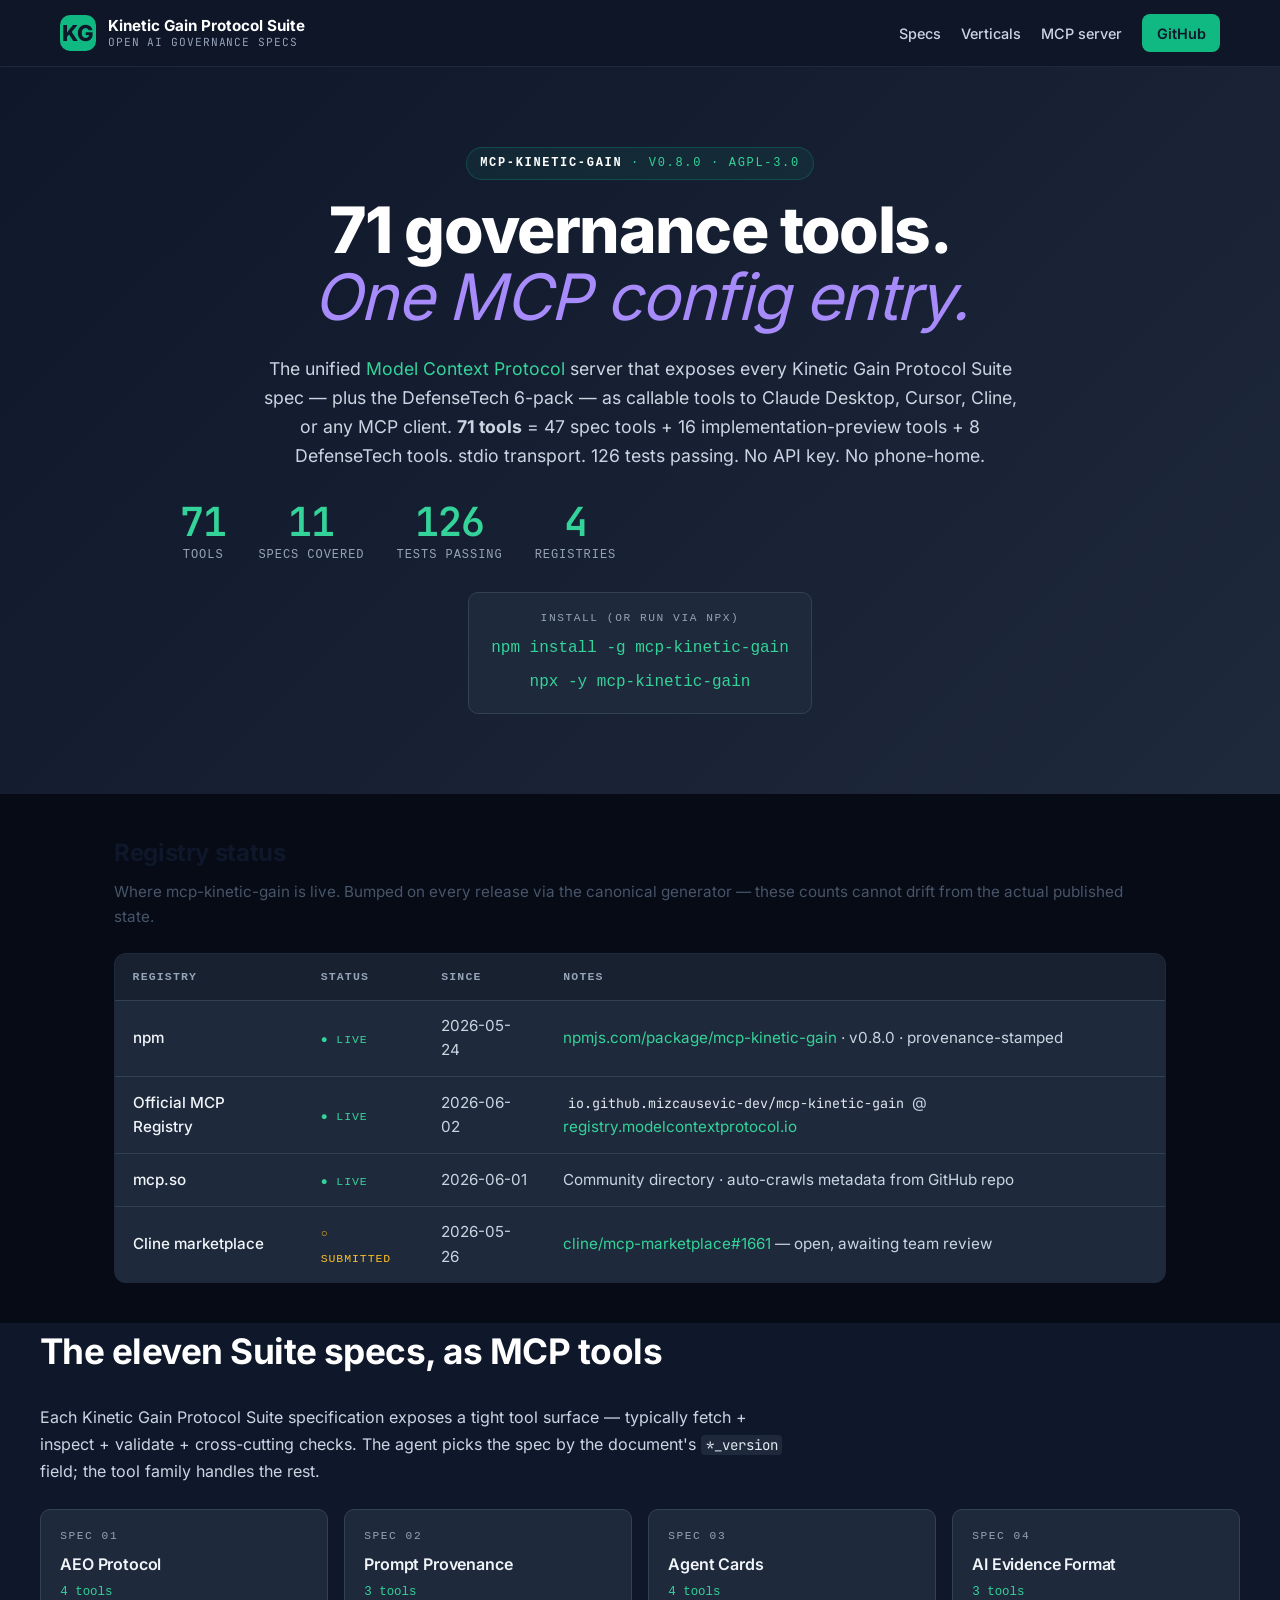
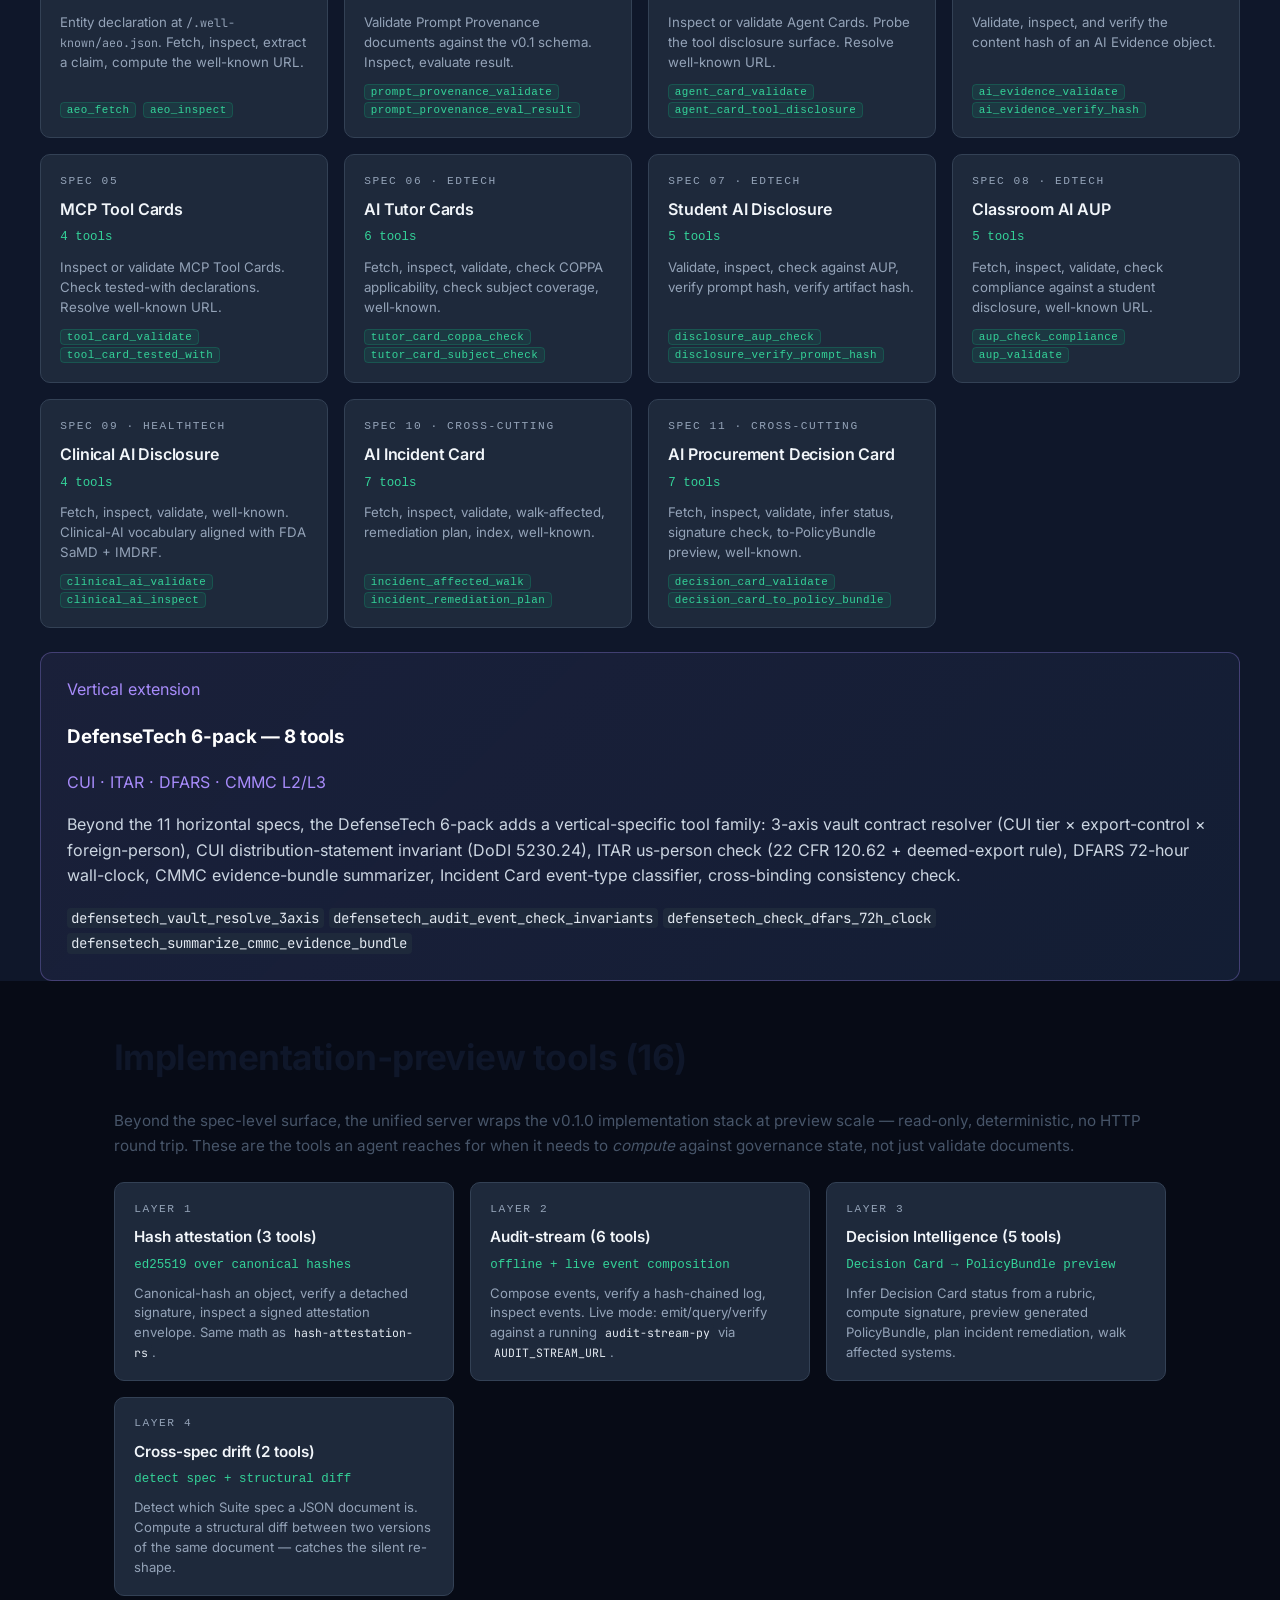
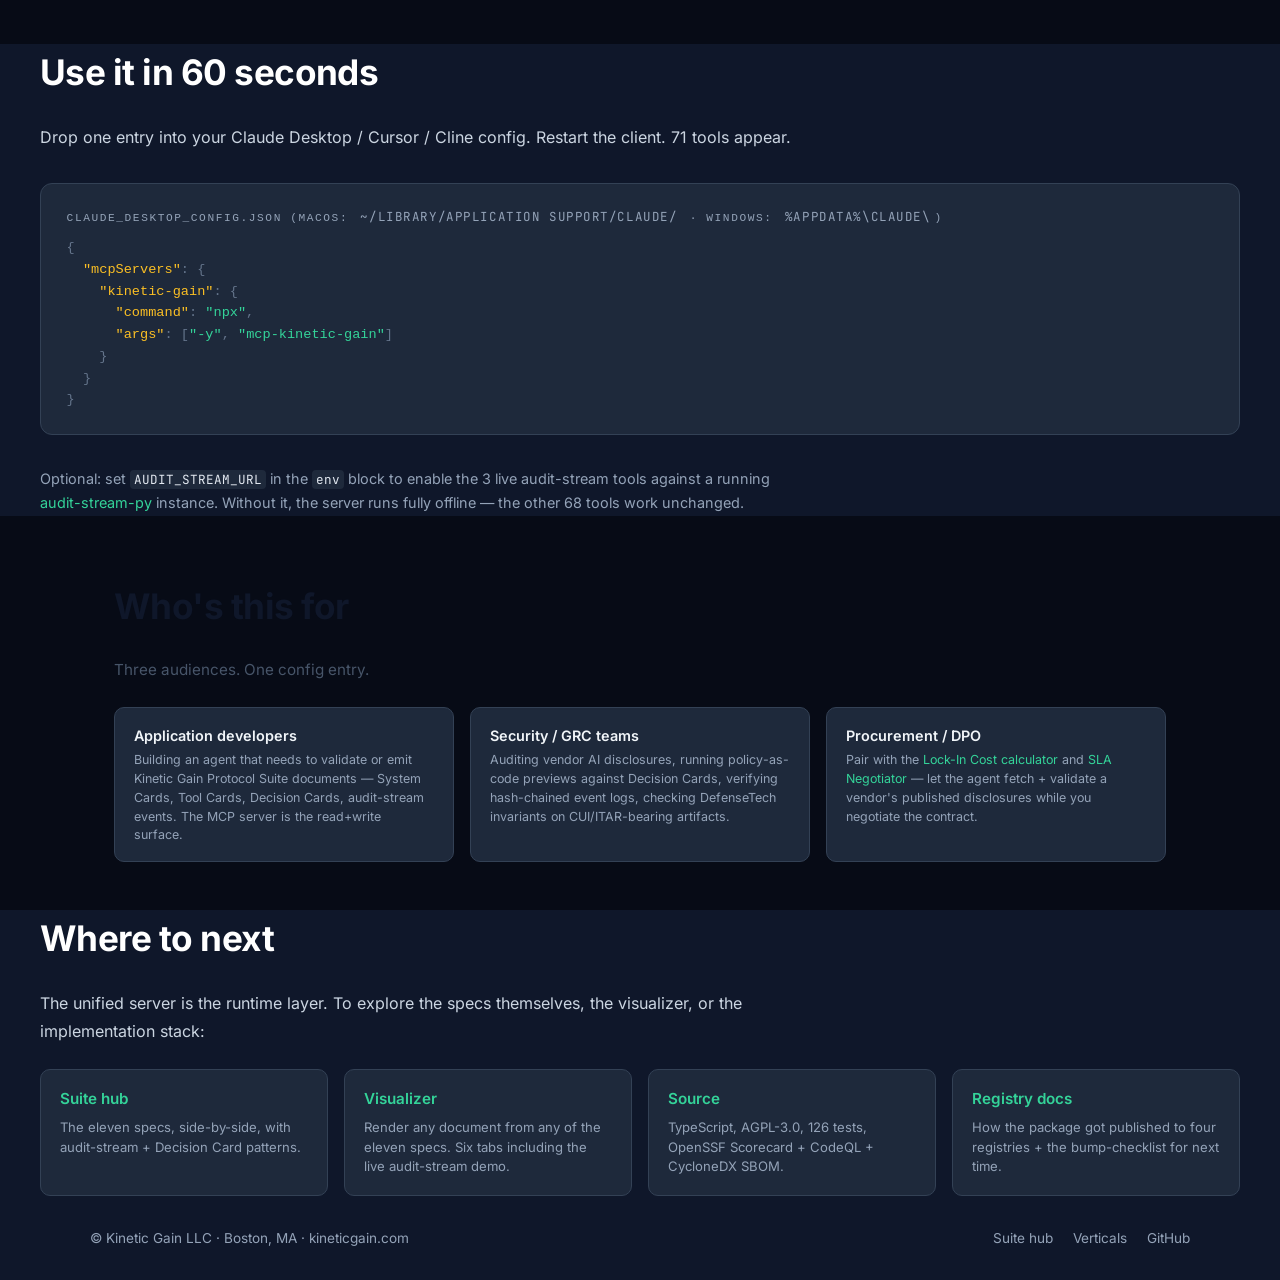
==== mcp/index.html @ 6e9aa779 "Lane 3b: ship /mcp/ landing + nav link + homepage card repoint Suite hub's MCP coverage was a single" ====
<!doctype html>
<html lang="en">
<head>
  <meta charset="utf-8" />
  <meta name="viewport" content="width=device-width, initial-scale=1" />
  <title>mcp-kinetic-gain — 71 governance tools, one MCP config | Kinetic Gain Suite</title>
  <meta name="description" content="mcp-kinetic-gain v0.8.0 — unified MCP server exposing 71 tools (47 spec + 16 implementation-preview + 8 DefenseTech) from all 11 Kinetic Gain Protocol Suite specifications. One Claude Desktop / Cursor / Cline config entry. Live on npm, Official MCP Registry, mcp.so. AGPL-3.0, 126 tests passing, no API key required." />
  <meta name="theme-color" content="#10b981" />
  <link rel="canonical" href="https://suite.kineticgain.com/mcp/" />
  <meta http-equiv="Content-Security-Policy" content="default-src 'self'; script-src 'self'; style-src 'self' 'unsafe-inline'; font-src 'self' data:; img-src 'self' data: https:; connect-src 'self'; frame-ancestors 'none'; base-uri 'self'; form-action 'self'; object-src 'none'; upgrade-insecure-requests" />
  <meta name="referrer" content="strict-origin-when-cross-origin" />
  <meta property="og:type" content="website" />
  <meta property="og:title" content="mcp-kinetic-gain — unified MCP server" />
  <meta property="og:description" content="71 governance tools across 11 specs + DefenseTech 6-pack. One Claude Desktop config entry. Live on npm + MCP Registry + mcp.so." />
  <meta property="og:url" content="https://suite.kineticgain.com/mcp/" />
  <link rel="stylesheet" href="/assets/fonts.css" />
  <link rel="stylesheet" href="/style.css" />
  <link rel="icon" href="/favicon.svg" type="image/svg+xml" />
  <script type="application/ld+json">
  {"@context":"https://schema.org","@type":"SoftwareApplication","name":"mcp-kinetic-gain","softwareVersion":"0.8.0","applicationCategory":"DeveloperApplication","operatingSystem":"Cross-platform","license":"https://www.gnu.org/licenses/agpl-3.0.html","downloadUrl":"https://www.npmjs.com/package/mcp-kinetic-gain","offers":{"@type":"Offer","price":"0","priceCurrency":"USD"},"description":"Unified MCP server exposing 71 tools across the eleven Kinetic Gain Protocol Suite specifications plus the DefenseTech 6-pack. stdio transport, AGPL-3.0, 126 tests passing.","publisher":{"@type":"Organization","name":"Kinetic Gain LLC"}}
  </script>
  <style>
    /* Page-scoped styles (style.css extension) */
    .mcp-eyebrow{display:inline-flex;align-items:center;gap:.55rem;font-family:"Geist Mono",ui-monospace,monospace;font-size:.75rem;letter-spacing:.14em;text-transform:uppercase;color:var(--emerald-400);background:rgba(16,185,129,.08);border:1px solid rgba(16,185,129,.24);padding:.35rem .85rem;border-radius:999px;margin-bottom:1rem}
    .mcp-eyebrow b{color:#fff;font-weight:600}
    .mcp-stat-row{display:flex;flex-wrap:wrap;gap:2rem;margin:2rem 0 0;font-family:"Geist Mono",ui-monospace,monospace}
    .mcp-stat-row .stat-num{font-size:2.5rem;font-weight:600;color:var(--emerald-400);display:block;line-height:1}
    .mcp-stat-row .stat-lbl{font-size:.75rem;color:var(--slate-400);letter-spacing:.08em;text-transform:uppercase;margin-top:.4rem}
    .install-block{margin:1.5rem 0 0;padding:1.1rem 1.4rem;background:var(--slate-800);border:1px solid var(--slate-700);border-radius:10px;display:inline-flex;flex-direction:column;gap:.5rem;font-family:"Geist Mono",ui-monospace,monospace;max-width:100%}
    .install-block .label{font-size:.7rem;letter-spacing:.14em;color:var(--slate-400);text-transform:uppercase}
    .install-block code{color:var(--emerald-400);font-size:1rem;font-family:inherit;background:transparent;padding:0;border:0;word-break:break-all}
    .registry-status{margin:2.5rem auto;max-width:1100px;padding:0 1.5rem}
    .registry-table{width:100%;border-collapse:collapse;background:var(--slate-800);border:1px solid var(--slate-700);border-radius:12px;overflow:hidden;font-size:.95rem}
    .registry-table th,.registry-table td{padding:.85rem 1.1rem;text-align:left;border-bottom:1px solid var(--slate-700)}
    .registry-table thead th{font-family:"Geist Mono",ui-monospace,monospace;font-size:.72rem;letter-spacing:.10em;text-transform:uppercase;color:var(--slate-400);background:rgba(0,0,0,.2);font-weight:600}
    .registry-table tbody tr:last-child td{border-bottom:none}
    .registry-table .reg-name{color:var(--slate-100);font-weight:500}
    .registry-table .reg-status{font-family:"Geist Mono",ui-monospace,monospace;font-size:.72rem;letter-spacing:.08em}
    .reg-status.live{color:var(--emerald-400)}
    .reg-status.submitted{color:#fbbf24}
    .registry-table a{color:var(--emerald-400)}
    .spec-grid{display:grid;grid-template-columns:repeat(auto-fit,minmax(280px,1fr));gap:1rem;margin-top:1.5rem}
    .spec-card{background:var(--slate-800);border:1px solid var(--slate-700);border-radius:10px;padding:1.1rem 1.2rem;display:flex;flex-direction:column}
    .spec-card .spec-num{font-family:"Geist Mono",ui-monospace,monospace;font-size:.7rem;letter-spacing:.14em;color:var(--slate-400);text-transform:uppercase;margin-bottom:.4rem}
    .spec-card h3{font-size:1rem;color:var(--slate-100);font-weight:600;margin:0 0 .35rem 0;letter-spacing:-.01em}
    .spec-card .spec-tools{font-family:"Geist Mono",ui-monospace,monospace;font-size:.78rem;color:var(--emerald-400);margin-bottom:.6rem}
    .spec-card p{font-size:.83rem;color:var(--slate-400);line-height:1.5;margin:0;flex:1}
    .spec-card .headline{margin-top:.7rem;font-family:"Geist Mono",ui-monospace,monospace;font-size:.7rem;color:var(--slate-300);letter-spacing:.04em;line-height:1.6;word-break:break-word}
    .spec-card .headline code{font-family:inherit;background:rgba(16,185,129,.10);border:1px solid rgba(16,185,129,.22);color:var(--emerald-400);padding:.05rem .35rem;border-radius:4px;font-size:.68rem}
    .ext-card{background:linear-gradient(135deg,rgba(167,139,250,.08),rgba(96,165,250,.05));border:1px solid rgba(167,139,250,.30);padding:1.5rem 1.6rem;border-radius:12px;margin-top:1.5rem}
    .ext-card .spec-num{color:#A78BFA}
    .ext-card h3{color:#fff}
    .ext-card .spec-tools{color:#A78BFA}
    .pair-grid{display:grid;grid-template-columns:repeat(auto-fit,minmax(280px,1fr));gap:1rem;margin-top:1.5rem}
    .pair-card{background:var(--slate-800);border:1px solid var(--slate-700);border-radius:10px;padding:1.1rem 1.2rem}
    .pair-card .num{font-family:"Geist Mono",ui-monospace,monospace;font-size:.7rem;letter-spacing:.14em;color:var(--slate-400);text-transform:uppercase;margin-bottom:.4rem}
    .pair-card h4{font-size:.95rem;color:var(--slate-100);font-weight:600;margin:0 0 .4rem 0}
    .pair-card .pair-tools{font-family:"Geist Mono",ui-monospace,monospace;font-size:.78rem;color:var(--emerald-400);margin-bottom:.5rem}
    .pair-card p{font-size:.82rem;color:var(--slate-400);line-height:1.5;margin:0}
    .config-block{margin:2rem 0;padding:1.4rem 1.6rem;background:var(--slate-800);border:1px solid var(--slate-700);border-radius:12px;overflow-x:auto}
    .config-block pre{margin:0;font-family:"Geist Mono",ui-monospace,monospace;font-size:.85rem;color:var(--slate-200);line-height:1.6;white-space:pre}
    .config-block .key{color:#fbbf24}
    .config-block .str{color:var(--emerald-400)}
    .config-block .punct{color:var(--slate-500)}
    .config-block-label{font-family:"Geist Mono",ui-monospace,monospace;font-size:.7rem;letter-spacing:.14em;color:var(--slate-400);text-transform:uppercase;margin-bottom:.6rem}
    .who-list{display:grid;grid-template-columns:repeat(auto-fit,minmax(220px,1fr));gap:1rem;margin-top:1.5rem}
    .who-card{background:var(--slate-800);border:1px solid var(--slate-700);border-radius:10px;padding:1rem 1.2rem}
    .who-card h4{margin:0 0 .3rem 0;font-size:.9rem;color:var(--slate-100);font-weight:600}
    .who-card p{margin:0;font-size:.78rem;color:var(--slate-400);line-height:1.5}
  </style>
</head>
<body>
<header class="nav">
  <div class="nav-inner">
    <a class="brand" href="/">
      <span class="brand-mark">KG</span>
      <span class="brand-text">
        <strong>Kinetic Gain Protocol Suite</strong>
        <small>OPEN AI GOVERNANCE SPECS</small>
      </span>
    </a>
    <nav class="nav-links">
      <a href="/#suite">Specs</a>
      <a href="/verticals/">Verticals</a>
      <a href="/mcp/">MCP server</a>
      <a class="cta" href="https://github.com/mizcausevic-dev/mcp-kinetic-gain">GitHub</a>
    </nav>
  </div>
</header>

<section class="hero" style="background:linear-gradient(135deg,#0f172a,#1e293b);color:#fff">
  <div class="hero-inner">
    <div class="mcp-eyebrow"><b>mcp-kinetic-gain</b> · v0.8.0 · AGPL-3.0</div>
    <h1 style="color:#fff">71 governance tools.<br /><em style="color:#A78BFA">One MCP config entry.</em></h1>
    <p class="lede" style="color:#cbd5e1">The unified <a href="https://modelcontextprotocol.io" style="color:var(--emerald-400)">Model Context Protocol</a> server that exposes every Kinetic Gain Protocol Suite spec — plus the DefenseTech 6-pack — as callable tools to Claude Desktop, Cursor, Cline, or any MCP client. <strong>71 tools</strong> = 47 spec tools + 16 implementation-preview tools + 8 DefenseTech tools. stdio transport. 126 tests passing. No API key. No phone-home.</p>
    <div class="mcp-stat-row">
      <div><span class="stat-num">71</span><span class="stat-lbl">Tools</span></div>
      <div><span class="stat-num">11</span><span class="stat-lbl">Specs covered</span></div>
      <div><span class="stat-num">126</span><span class="stat-lbl">Tests passing</span></div>
      <div><span class="stat-num">4</span><span class="stat-lbl">Registries</span></div>
    </div>
    <div class="install-block">
      <span class="label">Install (or run via npx)</span>
      <code>npm install -g mcp-kinetic-gain</code>
      <code>npx -y mcp-kinetic-gain</code>
    </div>
  </div>
</section>

<section class="registry-status">
  <h2 style="color:var(--slate-900);font-size:1.5rem;margin:0 0 .5rem 0">Registry status</h2>
  <p style="color:var(--slate-600);margin:0 0 1.5rem 0;font-size:.95rem">Where mcp-kinetic-gain is live. Bumped on every release via the canonical generator — these counts cannot drift from the actual published state.</p>
  <table class="registry-table">
    <thead>
      <tr><th>Registry</th><th>Status</th><th>Since</th><th>Notes</th></tr>
    </thead>
    <tbody>
      <tr>
        <td class="reg-name">npm</td>
        <td><span class="reg-status live">● LIVE</span></td>
        <td>2026-05-24</td>
        <td><a href="https://www.npmjs.com/package/mcp-kinetic-gain">npmjs.com/package/mcp-kinetic-gain</a> · v0.8.0 · provenance-stamped</td>
      </tr>
      <tr>
        <td class="reg-name">Official MCP Registry</td>
        <td><span class="reg-status live">● LIVE</span></td>
        <td>2026-06-02</td>
        <td><code>io.github.mizcausevic-dev/mcp-kinetic-gain</code> @ <a href="https://registry.modelcontextprotocol.io">registry.modelcontextprotocol.io</a></td>
      </tr>
      <tr>
        <td class="reg-name">mcp.so</td>
        <td><span class="reg-status live">● LIVE</span></td>
        <td>2026-06-01</td>
        <td>Community directory · auto-crawls metadata from GitHub repo</td>
      </tr>
      <tr>
        <td class="reg-name">Cline marketplace</td>
        <td><span class="reg-status submitted">○ SUBMITTED</span></td>
        <td>2026-05-26</td>
        <td><a href="https://github.com/cline/mcp-marketplace/issues/1661">cline/mcp-marketplace#1661</a> — open, awaiting team review</td>
      </tr>
    </tbody>
  </table>
</section>

<section class="block-dark">
  <div class="block-inner">
    <h2>The eleven Suite specs, as MCP tools</h2>
    <p class="prose">Each Kinetic Gain Protocol Suite specification exposes a tight tool surface — typically fetch + inspect + validate + cross-cutting checks. The agent picks the spec by the document's <code>*_version</code> field; the tool family handles the rest.</p>
    <div class="spec-grid">

      <div class="spec-card">
        <div class="spec-num">Spec 01</div>
        <h3>AEO Protocol</h3>
        <div class="spec-tools">4 tools</div>
        <p>Entity declaration at <code style="background:transparent;color:inherit;padding:0">/.well-known/aeo.json</code>. Fetch, inspect, extract a claim, compute the well-known URL.</p>
        <div class="headline"><code>aeo_fetch</code> <code>aeo_inspect</code></div>
      </div>

      <div class="spec-card">
        <div class="spec-num">Spec 02</div>
        <h3>Prompt Provenance</h3>
        <div class="spec-tools">3 tools</div>
        <p>Validate Prompt Provenance documents against the v0.1 schema. Inspect, evaluate result.</p>
        <div class="headline"><code>prompt_provenance_validate</code> <code>prompt_provenance_eval_result</code></div>
      </div>

      <div class="spec-card">
        <div class="spec-num">Spec 03</div>
        <h3>Agent Cards</h3>
        <div class="spec-tools">4 tools</div>
        <p>Inspect or validate Agent Cards. Probe the tool disclosure surface. Resolve well-known URL.</p>
        <div class="headline"><code>agent_card_validate</code> <code>agent_card_tool_disclosure</code></div>
      </div>

      <div class="spec-card">
        <div class="spec-num">Spec 04</div>
        <h3>AI Evidence Format</h3>
        <div class="spec-tools">3 tools</div>
        <p>Validate, inspect, and verify the content hash of an AI Evidence object.</p>
        <div class="headline"><code>ai_evidence_validate</code> <code>ai_evidence_verify_hash</code></div>
      </div>

      <div class="spec-card">
        <div class="spec-num">Spec 05</div>
        <h3>MCP Tool Cards</h3>
        <div class="spec-tools">4 tools</div>
        <p>Inspect or validate MCP Tool Cards. Check tested-with declarations. Resolve well-known URL.</p>
        <div class="headline"><code>tool_card_validate</code> <code>tool_card_tested_with</code></div>
      </div>

      <div class="spec-card">
        <div class="spec-num">Spec 06 · EdTech</div>
        <h3>AI Tutor Cards</h3>
        <div class="spec-tools">6 tools</div>
        <p>Fetch, inspect, validate, check COPPA applicability, check subject coverage, well-known.</p>
        <div class="headline"><code>tutor_card_coppa_check</code> <code>tutor_card_subject_check</code></div>
      </div>

      <div class="spec-card">
        <div class="spec-num">Spec 07 · EdTech</div>
        <h3>Student AI Disclosure</h3>
        <div class="spec-tools">5 tools</div>
        <p>Validate, inspect, check against AUP, verify prompt hash, verify artifact hash.</p>
        <div class="headline"><code>disclosure_aup_check</code> <code>disclosure_verify_prompt_hash</code></div>
      </div>

      <div class="spec-card">
        <div class="spec-num">Spec 08 · EdTech</div>
        <h3>Classroom AI AUP</h3>
        <div class="spec-tools">5 tools</div>
        <p>Fetch, inspect, validate, check compliance against a student disclosure, well-known URL.</p>
        <div class="headline"><code>aup_check_compliance</code> <code>aup_validate</code></div>
      </div>

      <div class="spec-card">
        <div class="spec-num">Spec 09 · HealthTech</div>
        <h3>Clinical AI Disclosure</h3>
        <div class="spec-tools">4 tools</div>
        <p>Fetch, inspect, validate, well-known. Clinical-AI vocabulary aligned with FDA SaMD + IMDRF.</p>
        <div class="headline"><code>clinical_ai_validate</code> <code>clinical_ai_inspect</code></div>
      </div>

      <div class="spec-card">
        <div class="spec-num">Spec 10 · Cross-cutting</div>
        <h3>AI Incident Card</h3>
        <div class="spec-tools">7 tools</div>
        <p>Fetch, inspect, validate, walk-affected, remediation plan, index, well-known.</p>
        <div class="headline"><code>incident_affected_walk</code> <code>incident_remediation_plan</code></div>
      </div>

      <div class="spec-card">
        <div class="spec-num">Spec 11 · Cross-cutting</div>
        <h3>AI Procurement Decision Card</h3>
        <div class="spec-tools">7 tools</div>
        <p>Fetch, inspect, validate, infer status, signature check, to-PolicyBundle preview, well-known.</p>
        <div class="headline"><code>decision_card_validate</code> <code>decision_card_to_policy_bundle</code></div>
      </div>

    </div>

    <div class="ext-card">
      <div class="spec-num">Vertical extension</div>
      <h3>DefenseTech 6-pack — 8 tools</h3>
      <div class="spec-tools">CUI · ITAR · DFARS · CMMC L2/L3</div>
      <p style="color:var(--slate-300)">Beyond the 11 horizontal specs, the DefenseTech 6-pack adds a vertical-specific tool family: 3-axis vault contract resolver (CUI tier × export-control × foreign-person), CUI distribution-statement invariant (DoDI 5230.24), ITAR us-person check (22 CFR 120.62 + deemed-export rule), DFARS 72-hour wall-clock, CMMC evidence-bundle summarizer, Incident Card event-type classifier, cross-binding consistency check.</p>
      <div class="headline"><code>defensetech_vault_resolve_3axis</code> <code>defensetech_audit_event_check_invariants</code> <code>defensetech_check_dfars_72h_clock</code> <code>defensetech_summarize_cmmc_evidence_bundle</code></div>
    </div>
  </div>
</section>

<section class="block-light" style="padding:3rem 0">
  <div class="block-inner" style="max-width:1100px;margin:0 auto;padding:0 1.5rem">
    <h2 style="color:var(--slate-900)">Implementation-preview tools (16)</h2>
    <p style="color:var(--slate-600);font-size:.95rem;line-height:1.6">Beyond the spec-level surface, the unified server wraps the v0.1.0 implementation stack at preview scale — read-only, deterministic, no HTTP round trip. These are the tools an agent reaches for when it needs to <em>compute</em> against governance state, not just validate documents.</p>
    <div class="pair-grid">
      <div class="pair-card">
        <div class="num">Layer 1</div>
        <h4>Hash attestation (3 tools)</h4>
        <div class="pair-tools">ed25519 over canonical hashes</div>
        <p>Canonical-hash an object, verify a detached signature, inspect a signed attestation envelope. Same math as <code>hash-attestation-rs</code>.</p>
      </div>
      <div class="pair-card">
        <div class="num">Layer 2</div>
        <h4>Audit-stream (6 tools)</h4>
        <div class="pair-tools">offline + live event composition</div>
        <p>Compose events, verify a hash-chained log, inspect events. Live mode: emit/query/verify against a running <code>audit-stream-py</code> via <code>AUDIT_STREAM_URL</code>.</p>
      </div>
      <div class="pair-card">
        <div class="num">Layer 3</div>
        <h4>Decision Intelligence (5 tools)</h4>
        <div class="pair-tools">Decision Card → PolicyBundle preview</div>
        <p>Infer Decision Card status from a rubric, compute signature, preview generated PolicyBundle, plan incident remediation, walk affected systems.</p>
      </div>
      <div class="pair-card">
        <div class="num">Layer 4</div>
        <h4>Cross-spec drift (2 tools)</h4>
        <div class="pair-tools">detect spec + structural diff</div>
        <p>Detect which Suite spec a JSON document is. Compute a structural diff between two versions of the same document — catches the silent re-shape.</p>
      </div>
    </div>
  </div>
</section>

<section class="block-dark">
  <div class="block-inner">
    <h2>Use it in 60 seconds</h2>
    <p class="prose">Drop one entry into your Claude Desktop / Cursor / Cline config. Restart the client. 71 tools appear.</p>
    <div class="config-block">
      <div class="config-block-label">claude_desktop_config.json (macOS: <code style="background:transparent;color:var(--slate-400);font-size:.78rem">~/Library/Application Support/Claude/</code> · Windows: <code style="background:transparent;color:var(--slate-400);font-size:.78rem">%APPDATA%\Claude\</code>)</div>
      <pre><span class="punct">{</span>
  <span class="key">"mcpServers"</span><span class="punct">:</span> <span class="punct">{</span>
    <span class="key">"kinetic-gain"</span><span class="punct">:</span> <span class="punct">{</span>
      <span class="key">"command"</span><span class="punct">:</span> <span class="str">"npx"</span><span class="punct">,</span>
      <span class="key">"args"</span><span class="punct">:</span> <span class="punct">[</span><span class="str">"-y"</span><span class="punct">,</span> <span class="str">"mcp-kinetic-gain"</span><span class="punct">]</span>
    <span class="punct">}</span>
  <span class="punct">}</span>
<span class="punct">}</span></pre>
    </div>
    <p class="prose" style="font-size:.9rem;color:var(--slate-400);margin-top:1rem">Optional: set <code>AUDIT_STREAM_URL</code> in the <code>env</code> block to enable the 3 live audit-stream tools against a running <a href="https://github.com/mizcausevic-dev/audit-stream-py" style="color:var(--emerald-400)">audit-stream-py</a> instance. Without it, the server runs fully offline — the other 68 tools work unchanged.</p>
  </div>
</section>

<section class="block-light" style="padding:3rem 0">
  <div class="block-inner" style="max-width:1100px;margin:0 auto;padding:0 1.5rem">
    <h2 style="color:var(--slate-900)">Who's this for</h2>
    <p style="color:var(--slate-600);font-size:.95rem">Three audiences. One config entry.</p>
    <div class="who-list">
      <div class="who-card">
        <h4>Application developers</h4>
        <p>Building an agent that needs to validate or emit Kinetic Gain Protocol Suite documents — System Cards, Tool Cards, Decision Cards, audit-stream events. The MCP server is the read+write surface.</p>
      </div>
      <div class="who-card">
        <h4>Security / GRC teams</h4>
        <p>Auditing vendor AI disclosures, running policy-as-code previews against Decision Cards, verifying hash-chained event logs, checking DefenseTech invariants on CUI/ITAR-bearing artifacts.</p>
      </div>
      <div class="who-card">
        <h4>Procurement / DPO</h4>
        <p>Pair with the <a href="https://kineticgain.com/calculators/ai-vendor-lock-in-cost/">Lock-In Cost calculator</a> and <a href="https://kineticgain.com/trust/ai-vendor-sla-negotiator/">SLA Negotiator</a> — let the agent fetch + validate a vendor's published disclosures while you negotiate the contract.</p>
      </div>
    </div>
  </div>
</section>

<section class="block-dark">
  <div class="block-inner">
    <h2>Where to next</h2>
    <p class="prose">The unified server is the runtime layer. To explore the specs themselves, the visualizer, or the implementation stack:</p>
    <div class="pair-grid">
      <div class="pair-card">
        <h4><a href="/" style="color:var(--emerald-400)">Suite hub</a></h4>
        <p>The eleven specs, side-by-side, with audit-stream + Decision Card patterns.</p>
      </div>
      <div class="pair-card">
        <h4><a href="https://kinetic-gain-visualizer.vercel.app/" style="color:var(--emerald-400)">Visualizer</a></h4>
        <p>Render any document from any of the eleven specs. Six tabs including the live audit-stream demo.</p>
      </div>
      <div class="pair-card">
        <h4><a href="https://github.com/mizcausevic-dev/mcp-kinetic-gain" style="color:var(--emerald-400)">Source</a></h4>
        <p>TypeScript, AGPL-3.0, 126 tests, OpenSSF Scorecard + CodeQL + CycloneDX SBOM.</p>
      </div>
      <div class="pair-card">
        <h4><a href="https://github.com/mizcausevic-dev/mcp-kinetic-gain/blob/main/docs/REGISTRIES.md" style="color:var(--emerald-400)">Registry docs</a></h4>
        <p>How the package got published to four registries + the bump-checklist for next time.</p>
      </div>
    </div>
  </div>
</section>

<footer style="background:var(--slate-900);color:var(--slate-400);padding:2rem 1.5rem;font-size:.85rem">
  <div style="max-width:1100px;margin:0 auto;display:flex;flex-wrap:wrap;gap:1.5rem;justify-content:space-between">
    <div>© Kinetic Gain LLC · Boston, MA · <a href="https://kineticgain.com/" style="color:var(--slate-400)">kineticgain.com</a></div>
    <div>
      <a href="/" style="color:var(--slate-400);margin-right:1rem">Suite hub</a>
      <a href="/verticals/" style="color:var(--slate-400);margin-right:1rem">Verticals</a>
      <a href="https://github.com/mizcausevic-dev/mcp-kinetic-gain" style="color:var(--slate-400)">GitHub</a>
    </div>
  </div>
</footer>

</body>
</html>
---- assets/fonts.css ----
/* cyrillic-ext */
@font-face {
  font-family: 'Inter';
  font-style: normal;
  font-weight: 400;
  font-display: swap;
  src: url(/assets/fonts/UcC73FwrK3iLTeHuS_nVMrMxCp50SjIa2JL7SUc.woff2) format('woff2');
  unicode-range: U+0460-052F, U+1C80-1C8A, U+20B4, U+2DE0-2DFF, U+A640-A69F, U+FE2E-FE2F;
}
/* cyrillic */
@font-face {
  font-family: 'Inter';
  font-style: normal;
  font-weight: 400;
  font-display: swap;
  src: url(/assets/fonts/UcC73FwrK3iLTeHuS_nVMrMxCp50SjIa0ZL7SUc.woff2) format('woff2');
  unicode-range: U+0301, U+0400-045F, U+0490-0491, U+04B0-04B1, U+2116;
}
/* greek-ext */
@font-face {
  font-family: 'Inter';
  font-style: normal;
  font-weight: 400;
  font-display: swap;
  src: url(/assets/fonts/UcC73FwrK3iLTeHuS_nVMrMxCp50SjIa2ZL7SUc.woff2) format('woff2');
  unicode-range: U+1F00-1FFF;
}
/* greek */
@font-face {
  font-family: 'Inter';
  font-style: normal;
  font-weight: 400;
  font-display: swap;
  src: url(/assets/fonts/UcC73FwrK3iLTeHuS_nVMrMxCp50SjIa1pL7SUc.woff2) format('woff2');
  unicode-range: U+0370-0377, U+037A-037F, U+0384-038A, U+038C, U+038E-03A1, U+03A3-03FF;
}
/* vietnamese */
@font-face {
  font-family: 'Inter';
  font-style: normal;
  font-weight: 400;
  font-display: swap;
  src: url(/assets/fonts/UcC73FwrK3iLTeHuS_nVMrMxCp50SjIa2pL7SUc.woff2) format('woff2');
  unicode-range: U+0102-0103, U+0110-0111, U+0128-0129, U+0168-0169, U+01A0-01A1, U+01AF-01B0, U+0300-0301, U+0303-0304, U+0308-0309, U+0323, U+0329, U+1EA0-1EF9, U+20AB;
}
/* latin-ext */
@font-face {
  font-family: 'Inter';
  font-style: normal;
  font-weight: 400;
  font-display: swap;
  src: url(/assets/fonts/UcC73FwrK3iLTeHuS_nVMrMxCp50SjIa25L7SUc.woff2) format('woff2');
  unicode-range: U+0100-02BA, U+02BD-02C5, U+02C7-02CC, U+02CE-02D7, U+02DD-02FF, U+0304, U+0308, U+0329, U+1D00-1DBF, U+1E00-1E9F, U+1EF2-1EFF, U+2020, U+20A0-20AB, U+20AD-20C0, U+2113, U+2C60-2C7F, U+A720-A7FF;
}
/* latin */
@font-face {
  font-family: 'Inter';
  font-style: normal;
  font-weight: 400;
  font-display: swap;
  src: url(/assets/fonts/UcC73FwrK3iLTeHuS_nVMrMxCp50SjIa1ZL7.woff2) format('woff2');
  unicode-range: U+0000-00FF, U+0131, U+0152-0153, U+02BB-02BC, U+02C6, U+02DA, U+02DC, U+0304, U+0308, U+0329, U+2000-206F, U+20AC, U+2122, U+2191, U+2193, U+2212, U+2215, U+FEFF, U+FFFD;
}
/* cyrillic-ext */
@font-face {
  font-family: 'Inter';
  font-style: normal;
  font-weight: 500;
  font-display: swap;
  src: url(/assets/fonts/UcC73FwrK3iLTeHuS_nVMrMxCp50SjIa2JL7SUc.woff2) format('woff2');
  unicode-range: U+0460-052F, U+1C80-1C8A, U+20B4, U+2DE0-2DFF, U+A640-A69F, U+FE2E-FE2F;
}
/* cyrillic */
@font-face {
  font-family: 'Inter';
  font-style: normal;
  font-weight: 500;
  font-display: swap;
  src: url(/assets/fonts/UcC73FwrK3iLTeHuS_nVMrMxCp50SjIa0ZL7SUc.woff2) format('woff2');
  unicode-range: U+0301, U+0400-045F, U+0490-0491, U+04B0-04B1, U+2116;
}
/* greek-ext */
@font-face {
  font-family: 'Inter';
  font-style: normal;
  font-weight: 500;
  font-display: swap;
  src: url(/assets/fonts/UcC73FwrK3iLTeHuS_nVMrMxCp50SjIa2ZL7SUc.woff2) format('woff2');
  unicode-range: U+1F00-1FFF;
}
/* greek */
@font-face {
  font-family: 'Inter';
  font-style: normal;
  font-weight: 500;
  font-display: swap;
  src: url(/assets/fonts/UcC73FwrK3iLTeHuS_nVMrMxCp50SjIa1pL7SUc.woff2) format('woff2');
  unicode-range: U+0370-0377, U+037A-037F, U+0384-038A, U+038C, U+038E-03A1, U+03A3-03FF;
}
/* vietnamese */
@font-face {
  font-family: 'Inter';
  font-style: normal;
  font-weight: 500;
  font-display: swap;
  src: url(/assets/fonts/UcC73FwrK3iLTeHuS_nVMrMxCp50SjIa2pL7SUc.woff2) format('woff2');
  unicode-range: U+0102-0103, U+0110-0111, U+0128-0129, U+0168-0169, U+01A0-01A1, U+01AF-01B0, U+0300-0301, U+0303-0304, U+0308-0309, U+0323, U+0329, U+1EA0-1EF9, U+20AB;
}
/* latin-ext */
@font-face {
  font-family: 'Inter';
  font-style: normal;
  font-weight: 500;
  font-display: swap;
  src: url(/assets/fonts/UcC73FwrK3iLTeHuS_nVMrMxCp50SjIa25L7SUc.woff2) format('woff2');
  unicode-range: U+0100-02BA, U+02BD-02C5, U+02C7-02CC, U+02CE-02D7, U+02DD-02FF, U+0304, U+0308, U+0329, U+1D00-1DBF, U+1E00-1E9F, U+1EF2-1EFF, U+2020, U+20A0-20AB, U+20AD-20C0, U+2113, U+2C60-2C7F, U+A720-A7FF;
}
/* latin */
@font-face {
  font-family: 'Inter';
  font-style: normal;
  font-weight: 500;
  font-display: swap;
  src: url(/assets/fonts/UcC73FwrK3iLTeHuS_nVMrMxCp50SjIa1ZL7.woff2) format('woff2');
  unicode-range: U+0000-00FF, U+0131, U+0152-0153, U+02BB-02BC, U+02C6, U+02DA, U+02DC, U+0304, U+0308, U+0329, U+2000-206F, U+20AC, U+2122, U+2191, U+2193, U+2212, U+2215, U+FEFF, U+FFFD;
}
/* cyrillic-ext */
@font-face {
  font-family: 'Inter';
  font-style: normal;
  font-weight: 600;
  font-display: swap;
  src: url(/assets/fonts/UcC73FwrK3iLTeHuS_nVMrMxCp50SjIa2JL7SUc.woff2) format('woff2');
  unicode-range: U+0460-052F, U+1C80-1C8A, U+20B4, U+2DE0-2DFF, U+A640-A69F, U+FE2E-FE2F;
}
/* cyrillic */
@font-face {
  font-family: 'Inter';
  font-style: normal;
  font-weight: 600;
  font-display: swap;
  src: url(/assets/fonts/UcC73FwrK3iLTeHuS_nVMrMxCp50SjIa0ZL7SUc.woff2) format('woff2');
  unicode-range: U+0301, U+0400-045F, U+0490-0491, U+04B0-04B1, U+2116;
}
/* greek-ext */
@font-face {
  font-family: 'Inter';
  font-style: normal;
  font-weight: 600;
  font-display: swap;
  src: url(/assets/fonts/UcC73FwrK3iLTeHuS_nVMrMxCp50SjIa2ZL7SUc.woff2) format('woff2');
  unicode-range: U+1F00-1FFF;
}
/* greek */
@font-face {
  font-family: 'Inter';
  font-style: normal;
  font-weight: 600;
  font-display: swap;
  src: url(/assets/fonts/UcC73FwrK3iLTeHuS_nVMrMxCp50SjIa1pL7SUc.woff2) format('woff2');
  unicode-range: U+0370-0377, U+037A-037F, U+0384-038A, U+038C, U+038E-03A1, U+03A3-03FF;
}
/* vietnamese */
@font-face {
  font-family: 'Inter';
  font-style: normal;
  font-weight: 600;
  font-display: swap;
  src: url(/assets/fonts/UcC73FwrK3iLTeHuS_nVMrMxCp50SjIa2pL7SUc.woff2) format('woff2');
  unicode-range: U+0102-0103, U+0110-0111, U+0128-0129, U+0168-0169, U+01A0-01A1, U+01AF-01B0, U+0300-0301, U+0303-0304, U+0308-0309, U+0323, U+0329, U+1EA0-1EF9, U+20AB;
}
/* latin-ext */
@font-face {
  font-family: 'Inter';
  font-style: normal;
  font-weight: 600;
  font-display: swap;
  src: url(/assets/fonts/UcC73FwrK3iLTeHuS_nVMrMxCp50SjIa25L7SUc.woff2) format('woff2');
  unicode-range: U+0100-02BA, U+02BD-02C5, U+02C7-02CC, U+02CE-02D7, U+02DD-02FF, U+0304, U+0308, U+0329, U+1D00-1DBF, U+1E00-1E9F, U+1EF2-1EFF, U+2020, U+20A0-20AB, U+20AD-20C0, U+2113, U+2C60-2C7F, U+A720-A7FF;
}
/* latin */
@font-face {
  font-family: 'Inter';
  font-style: normal;
  font-weight: 600;
  font-display: swap;
  src: url(/assets/fonts/UcC73FwrK3iLTeHuS_nVMrMxCp50SjIa1ZL7.woff2) format('woff2');
  unicode-range: U+0000-00FF, U+0131, U+0152-0153, U+02BB-02BC, U+02C6, U+02DA, U+02DC, U+0304, U+0308, U+0329, U+2000-206F, U+20AC, U+2122, U+2191, U+2193, U+2212, U+2215, U+FEFF, U+FFFD;
}
/* cyrillic-ext */
@font-face {
  font-family: 'Inter';
  font-style: normal;
  font-weight: 700;
  font-display: swap;
  src: url(/assets/fonts/UcC73FwrK3iLTeHuS_nVMrMxCp50SjIa2JL7SUc.woff2) format('woff2');
  unicode-range: U+0460-052F, U+1C80-1C8A, U+20B4, U+2DE0-2DFF, U+A640-A69F, U+FE2E-FE2F;
}
/* cyrillic */
@font-face {
  font-family: 'Inter';
  font-style: normal;
  font-weight: 700;
  font-display: swap;
  src: url(/assets/fonts/UcC73FwrK3iLTeHuS_nVMrMxCp50SjIa0ZL7SUc.woff2) format('woff2');
  unicode-range: U+0301, U+0400-045F, U+0490-0491, U+04B0-04B1, U+2116;
}
/* greek-ext */
@font-face {
  font-family: 'Inter';
  font-style: normal;
  font-weight: 700;
  font-display: swap;
  src: url(/assets/fonts/UcC73FwrK3iLTeHuS_nVMrMxCp50SjIa2ZL7SUc.woff2) format('woff2');
  unicode-range: U+1F00-1FFF;
}
/* greek */
@font-face {
  font-family: 'Inter';
  font-style: normal;
  font-weight: 700;
  font-display: swap;
  src: url(/assets/fonts/UcC73FwrK3iLTeHuS_nVMrMxCp50SjIa1pL7SUc.woff2) format('woff2');
  unicode-range: U+0370-0377, U+037A-037F, U+0384-038A, U+038C, U+038E-03A1, U+03A3-03FF;
}
/* vietnamese */
@font-face {
  font-family: 'Inter';
  font-style: normal;
  font-weight: 700;
  font-display: swap;
  src: url(/assets/fonts/UcC73FwrK3iLTeHuS_nVMrMxCp50SjIa2pL7SUc.woff2) format('woff2');
  unicode-range: U+0102-0103, U+0110-0111, U+0128-0129, U+0168-0169, U+01A0-01A1, U+01AF-01B0, U+0300-0301, U+0303-0304, U+0308-0309, U+0323, U+0329, U+1EA0-1EF9, U+20AB;
}
/* latin-ext */
@font-face {
  font-family: 'Inter';
  font-style: normal;
  font-weight: 700;
  font-display: swap;
  src: url(/assets/fonts/UcC73FwrK3iLTeHuS_nVMrMxCp50SjIa25L7SUc.woff2) format('woff2');
  unicode-range: U+0100-02BA, U+02BD-02C5, U+02C7-02CC, U+02CE-02D7, U+02DD-02FF, U+0304, U+0308, U+0329, U+1D00-1DBF, U+1E00-1E9F, U+1EF2-1EFF, U+2020, U+20A0-20AB, U+20AD-20C0, U+2113, U+2C60-2C7F, U+A720-A7FF;
}
/* latin */
@font-face {
  font-family: 'Inter';
  font-style: normal;
  font-weight: 700;
  font-display: swap;
  src: url(/assets/fonts/UcC73FwrK3iLTeHuS_nVMrMxCp50SjIa1ZL7.woff2) format('woff2');
  unicode-range: U+0000-00FF, U+0131, U+0152-0153, U+02BB-02BC, U+02C6, U+02DA, U+02DC, U+0304, U+0308, U+0329, U+2000-206F, U+20AC, U+2122, U+2191, U+2193, U+2212, U+2215, U+FEFF, U+FFFD;
}
/* cyrillic-ext */
@font-face {
  font-family: 'Inter';
  font-style: normal;
  font-weight: 800;
  font-display: swap;
  src: url(/assets/fonts/UcC73FwrK3iLTeHuS_nVMrMxCp50SjIa2JL7SUc.woff2) format('woff2');
  unicode-range: U+0460-052F, U+1C80-1C8A, U+20B4, U+2DE0-2DFF, U+A640-A69F, U+FE2E-FE2F;
}
/* cyrillic */
@font-face {
  font-family: 'Inter';
  font-style: normal;
  font-weight: 800;
  font-display: swap;
  src: url(/assets/fonts/UcC73FwrK3iLTeHuS_nVMrMxCp50SjIa0ZL7SUc.woff2) format('woff2');
  unicode-range: U+0301, U+0400-045F, U+0490-0491, U+04B0-04B1, U+2116;
}
/* greek-ext */
@font-face {
  font-family: 'Inter';
  font-style: normal;
  font-weight: 800;
  font-display: swap;
  src: url(/assets/fonts/UcC73FwrK3iLTeHuS_nVMrMxCp50SjIa2ZL7SUc.woff2) format('woff2');
  unicode-range: U+1F00-1FFF;
}
/* greek */
@font-face {
  font-family: 'Inter';
  font-style: normal;
  font-weight: 800;
  font-display: swap;
  src: url(/assets/fonts/UcC73FwrK3iLTeHuS_nVMrMxCp50SjIa1pL7SUc.woff2) format('woff2');
  unicode-range: U+0370-0377, U+037A-037F, U+0384-038A, U+038C, U+038E-03A1, U+03A3-03FF;
}
/* vietnamese */
@font-face {
  font-family: 'Inter';
  font-style: normal;
  font-weight: 800;
  font-display: swap;
  src: url(/assets/fonts/UcC73FwrK3iLTeHuS_nVMrMxCp50SjIa2pL7SUc.woff2) format('woff2');
  unicode-range: U+0102-0103, U+0110-0111, U+0128-0129, U+0168-0169, U+01A0-01A1, U+01AF-01B0, U+0300-0301, U+0303-0304, U+0308-0309, U+0323, U+0329, U+1EA0-1EF9, U+20AB;
}
/* latin-ext */
@font-face {
  font-family: 'Inter';
  font-style: normal;
  font-weight: 800;
  font-display: swap;
  src: url(/assets/fonts/UcC73FwrK3iLTeHuS_nVMrMxCp50SjIa25L7SUc.woff2) format('woff2');
  unicode-range: U+0100-02BA, U+02BD-02C5, U+02C7-02CC, U+02CE-02D7, U+02DD-02FF, U+0304, U+0308, U+0329, U+1D00-1DBF, U+1E00-1E9F, U+1EF2-1EFF, U+2020, U+20A0-20AB, U+20AD-20C0, U+2113, U+2C60-2C7F, U+A720-A7FF;
}
/* latin */
@font-face {
  font-family: 'Inter';
  font-style: normal;
  font-weight: 800;
  font-display: swap;
  src: url(/assets/fonts/UcC73FwrK3iLTeHuS_nVMrMxCp50SjIa1ZL7.woff2) format('woff2');
  unicode-range: U+0000-00FF, U+0131, U+0152-0153, U+02BB-02BC, U+02C6, U+02DA, U+02DC, U+0304, U+0308, U+0329, U+2000-206F, U+20AC, U+2122, U+2191, U+2193, U+2212, U+2215, U+FEFF, U+FFFD;
}
/* cyrillic-ext */
@font-face {
  font-family: 'Inter';
  font-style: normal;
  font-weight: 900;
  font-display: swap;
  src: url(/assets/fonts/UcC73FwrK3iLTeHuS_nVMrMxCp50SjIa2JL7SUc.woff2) format('woff2');
  unicode-range: U+0460-052F, U+1C80-1C8A, U+20B4, U+2DE0-2DFF, U+A640-A69F, U+FE2E-FE2F;
}
/* cyrillic */
@font-face {
  font-family: 'Inter';
  font-style: normal;
  font-weight: 900;
  font-display: swap;
  src: url(/assets/fonts/UcC73FwrK3iLTeHuS_nVMrMxCp50SjIa0ZL7SUc.woff2) format('woff2');
  unicode-range: U+0301, U+0400-045F, U+0490-0491, U+04B0-04B1, U+2116;
}
/* greek-ext */
@font-face {
  font-family: 'Inter';
  font-style: normal;
  font-weight: 900;
  font-display: swap;
  src: url(/assets/fonts/UcC73FwrK3iLTeHuS_nVMrMxCp50SjIa2ZL7SUc.woff2) format('woff2');
  unicode-range: U+1F00-1FFF;
}
/* greek */
@font-face {
  font-family: 'Inter';
  font-style: normal;
  font-weight: 900;
  font-display: swap;
  src: url(/assets/fonts/UcC73FwrK3iLTeHuS_nVMrMxCp50SjIa1pL7SUc.woff2) format('woff2');
  unicode-range: U+0370-0377, U+037A-037F, U+0384-038A, U+038C, U+038E-03A1, U+03A3-03FF;
}
/* vietnamese */
@font-face {
  font-family: 'Inter';
  font-style: normal;
  font-weight: 900;
  font-display: swap;
  src: url(/assets/fonts/UcC73FwrK3iLTeHuS_nVMrMxCp50SjIa2pL7SUc.woff2) format('woff2');
  unicode-range: U+0102-0103, U+0110-0111, U+0128-0129, U+0168-0169, U+01A0-01A1, U+01AF-01B0, U+0300-0301, U+0303-0304, U+0308-0309, U+0323, U+0329, U+1EA0-1EF9, U+20AB;
}
/* latin-ext */
@font-face {
  font-family: 'Inter';
  font-style: normal;
  font-weight: 900;
  font-display: swap;
  src: url(/assets/fonts/UcC73FwrK3iLTeHuS_nVMrMxCp50SjIa25L7SUc.woff2) format('woff2');
  unicode-range: U+0100-02BA, U+02BD-02C5, U+02C7-02CC, U+02CE-02D7, U+02DD-02FF, U+0304, U+0308, U+0329, U+1D00-1DBF, U+1E00-1E9F, U+1EF2-1EFF, U+2020, U+20A0-20AB, U+20AD-20C0, U+2113, U+2C60-2C7F, U+A720-A7FF;
}
/* latin */
@font-face {
  font-family: 'Inter';
  font-style: normal;
  font-weight: 900;
  font-display: swap;
  src: url(/assets/fonts/UcC73FwrK3iLTeHuS_nVMrMxCp50SjIa1ZL7.woff2) format('woff2');
  unicode-range: U+0000-00FF, U+0131, U+0152-0153, U+02BB-02BC, U+02C6, U+02DA, U+02DC, U+0304, U+0308, U+0329, U+2000-206F, U+20AC, U+2122, U+2191, U+2193, U+2212, U+2215, U+FEFF, U+FFFD;
}
/* cyrillic-ext */
@font-face {
  font-family: 'JetBrains Mono';
  font-style: normal;
  font-weight: 400;
  font-display: swap;
  src: url(/assets/fonts/tDbv2o-flEEny0FZhsfKu5WU4zr3E_BX0PnT8RD8yKwBNntkaToggR7BYRbKPx3cwhsk.woff2) format('woff2');
  unicode-range: U+0460-052F, U+1C80-1C8A, U+20B4, U+2DE0-2DFF, U+A640-A69F, U+FE2E-FE2F;
}
/* cyrillic */
@font-face {
  font-family: 'JetBrains Mono';
  font-style: normal;
  font-weight: 400;
  font-display: swap;
  src: url(/assets/fonts/tDbv2o-flEEny0FZhsfKu5WU4zr3E_BX0PnT8RD8yKwBNntkaToggR7BYRbKPxTcwhsk.woff2) format('woff2');
  unicode-range: U+0301, U+0400-045F, U+0490-0491, U+04B0-04B1, U+2116;
}
/* greek */
@font-face {
  font-family: 'JetBrains Mono';
  font-style: normal;
  font-weight: 400;
  font-display: swap;
  src: url(/assets/fonts/tDbv2o-flEEny0FZhsfKu5WU4zr3E_BX0PnT8RD8yKwBNntkaToggR7BYRbKPxPcwhsk.woff2) format('woff2');
  unicode-range: U+0370-0377, U+037A-037F, U+0384-038A, U+038C, U+038E-03A1, U+03A3-03FF;
}
/* vietnamese */
@font-face {
  font-family: 'JetBrains Mono';
  font-style: normal;
  font-weight: 400;
  font-display: swap;
  src: url(/assets/fonts/tDbv2o-flEEny0FZhsfKu5WU4zr3E_BX0PnT8RD8yKwBNntkaToggR7BYRbKPx_cwhsk.woff2) format('woff2');
  unicode-range: U+0102-0103, U+0110-0111, U+0128-0129, U+0168-0169, U+01A0-01A1, U+01AF-01B0, U+0300-0301, U+0303-0304, U+0308-0309, U+0323, U+0329, U+1EA0-1EF9, U+20AB;
}
/* latin-ext */
@font-face {
  font-family: 'JetBrains Mono';
  font-style: normal;
  font-weight: 400;
  font-display: swap;
  src: url(/assets/fonts/tDbv2o-flEEny0FZhsfKu5WU4zr3E_BX0PnT8RD8yKwBNntkaToggR7BYRbKPx7cwhsk.woff2) format('woff2');
  unicode-range: U+0100-02BA, U+02BD-02C5, U+02C7-02CC, U+02CE-02D7, U+02DD-02FF, U+0304, U+0308, U+0329, U+1D00-1DBF, U+1E00-1E9F, U+1EF2-1EFF, U+2020, U+20A0-20AB, U+20AD-20C0, U+2113, U+2C60-2C7F, U+A720-A7FF;
}
/* latin */
@font-face {
  font-family: 'JetBrains Mono';
  font-style: normal;
  font-weight: 400;
  font-display: swap;
  src: url(/assets/fonts/tDbv2o-flEEny0FZhsfKu5WU4zr3E_BX0PnT8RD8yKwBNntkaToggR7BYRbKPxDcwg.woff2) format('woff2');
  unicode-range: U+0000-00FF, U+0131, U+0152-0153, U+02BB-02BC, U+02C6, U+02DA, U+02DC, U+0304, U+0308, U+0329, U+2000-206F, U+20AC, U+2122, U+2191, U+2193, U+2212, U+2215, U+FEFF, U+FFFD;
}
/* cyrillic-ext */
@font-face {
  font-family: 'JetBrains Mono';
  font-style: normal;
  font-weight: 500;
  font-display: swap;
  src: url(/assets/fonts/tDbv2o-flEEny0FZhsfKu5WU4zr3E_BX0PnT8RD8yKwBNntkaToggR7BYRbKPx3cwhsk.woff2) format('woff2');
  unicode-range: U+0460-052F, U+1C80-1C8A, U+20B4, U+2DE0-2DFF, U+A640-A69F, U+FE2E-FE2F;
}
/* cyrillic */
@font-face {
  font-family: 'JetBrains Mono';
  font-style: normal;
  font-weight: 500;
  font-display: swap;
  src: url(/assets/fonts/tDbv2o-flEEny0FZhsfKu5WU4zr3E_BX0PnT8RD8yKwBNntkaToggR7BYRbKPxTcwhsk.woff2) format('woff2');
  unicode-range: U+0301, U+0400-045F, U+0490-0491, U+04B0-04B1, U+2116;
}
/* greek */
@font-face {
  font-family: 'JetBrains Mono';
  font-style: normal;
  font-weight: 500;
  font-display: swap;
  src: url(/assets/fonts/tDbv2o-flEEny0FZhsfKu5WU4zr3E_BX0PnT8RD8yKwBNntkaToggR7BYRbKPxPcwhsk.woff2) format('woff2');
  unicode-range: U+0370-0377, U+037A-037F, U+0384-038A, U+038C, U+038E-03A1, U+03A3-03FF;
}
/* vietnamese */
@font-face {
  font-family: 'JetBrains Mono';
  font-style: normal;
  font-weight: 500;
  font-display: swap;
  src: url(/assets/fonts/tDbv2o-flEEny0FZhsfKu5WU4zr3E_BX0PnT8RD8yKwBNntkaToggR7BYRbKPx_cwhsk.woff2) format('woff2');
  unicode-range: U+0102-0103, U+0110-0111, U+0128-0129, U+0168-0169, U+01A0-01A1, U+01AF-01B0, U+0300-0301, U+0303-0304, U+0308-0309, U+0323, U+0329, U+1EA0-1EF9, U+20AB;
}
/* latin-ext */
@font-face {
  font-family: 'JetBrains Mono';
  font-style: normal;
  font-weight: 500;
  font-display: swap;
  src: url(/assets/fonts/tDbv2o-flEEny0FZhsfKu5WU4zr3E_BX0PnT8RD8yKwBNntkaToggR7BYRbKPx7cwhsk.woff2) format('woff2');
  unicode-range: U+0100-02BA, U+02BD-02C5, U+02C7-02CC, U+02CE-02D7, U+02DD-02FF, U+0304, U+0308, U+0329, U+1D00-1DBF, U+1E00-1E9F, U+1EF2-1EFF, U+2020, U+20A0-20AB, U+20AD-20C0, U+2113, U+2C60-2C7F, U+A720-A7FF;
}
/* latin */
@font-face {
  font-family: 'JetBrains Mono';
  font-style: normal;
  font-weight: 500;
  font-display: swap;
  src: url(/assets/fonts/tDbv2o-flEEny0FZhsfKu5WU4zr3E_BX0PnT8RD8yKwBNntkaToggR7BYRbKPxDcwg.woff2) format('woff2');
  unicode-range: U+0000-00FF, U+0131, U+0152-0153, U+02BB-02BC, U+02C6, U+02DA, U+02DC, U+0304, U+0308, U+0329, U+2000-206F, U+20AC, U+2122, U+2191, U+2193, U+2212, U+2215, U+FEFF, U+FFFD;
}
/* cyrillic-ext */
@font-face {
  font-family: 'JetBrains Mono';
  font-style: normal;
  font-weight: 600;
  font-display: swap;
  src: url(/assets/fonts/tDbv2o-flEEny0FZhsfKu5WU4zr3E_BX0PnT8RD8yKwBNntkaToggR7BYRbKPx3cwhsk.woff2) format('woff2');
  unicode-range: U+0460-052F, U+1C80-1C8A, U+20B4, U+2DE0-2DFF, U+A640-A69F, U+FE2E-FE2F;
}
/* cyrillic */
@font-face {
  font-family: 'JetBrains Mono';
  font-style: normal;
  font-weight: 600;
  font-display: swap;
  src: url(/assets/fonts/tDbv2o-flEEny0FZhsfKu5WU4zr3E_BX0PnT8RD8yKwBNntkaToggR7BYRbKPxTcwhsk.woff2) format('woff2');
  unicode-range: U+0301, U+0400-045F, U+0490-0491, U+04B0-04B1, U+2116;
}
/* greek */
@font-face {
  font-family: 'JetBrains Mono';
  font-style: normal;
  font-weight: 600;
  font-display: swap;
  src: url(/assets/fonts/tDbv2o-flEEny0FZhsfKu5WU4zr3E_BX0PnT8RD8yKwBNntkaToggR7BYRbKPxPcwhsk.woff2) format('woff2');
  unicode-range: U+0370-0377, U+037A-037F, U+0384-038A, U+038C, U+038E-03A1, U+03A3-03FF;
}
/* vietnamese */
@font-face {
  font-family: 'JetBrains Mono';
  font-style: normal;
  font-weight: 600;
  font-display: swap;
  src: url(/assets/fonts/tDbv2o-flEEny0FZhsfKu5WU4zr3E_BX0PnT8RD8yKwBNntkaToggR7BYRbKPx_cwhsk.woff2) format('woff2');
  unicode-range: U+0102-0103, U+0110-0111, U+0128-0129, U+0168-0169, U+01A0-01A1, U+01AF-01B0, U+0300-0301, U+0303-0304, U+0308-0309, U+0323, U+0329, U+1EA0-1EF9, U+20AB;
}
/* latin-ext */
@font-face {
  font-family: 'JetBrains Mono';
  font-style: normal;
  font-weight: 600;
  font-display: swap;
  src: url(/assets/fonts/tDbv2o-flEEny0FZhsfKu5WU4zr3E_BX0PnT8RD8yKwBNntkaToggR7BYRbKPx7cwhsk.woff2) format('woff2');
  unicode-range: U+0100-02BA, U+02BD-02C5, U+02C7-02CC, U+02CE-02D7, U+02DD-02FF, U+0304, U+0308, U+0329, U+1D00-1DBF, U+1E00-1E9F, U+1EF2-1EFF, U+2020, U+20A0-20AB, U+20AD-20C0, U+2113, U+2C60-2C7F, U+A720-A7FF;
}
/* latin */
@font-face {
  font-family: 'JetBrains Mono';
  font-style: normal;
  font-weight: 600;
  font-display: swap;
  src: url(/assets/fonts/tDbv2o-flEEny0FZhsfKu5WU4zr3E_BX0PnT8RD8yKwBNntkaToggR7BYRbKPxDcwg.woff2) format('woff2');
  unicode-range: U+0000-00FF, U+0131, U+0152-0153, U+02BB-02BC, U+02C6, U+02DA, U+02DC, U+0304, U+0308, U+0329, U+2000-206F, U+20AC, U+2122, U+2191, U+2193, U+2212, U+2215, U+FEFF, U+FFFD;
}
---- style.css ----
:root {
  --emerald-50:  #ecfdf5;
  --emerald-100: #d1fae5;
  --emerald-200: #a7f3d0;
  --emerald-400: #34d399;
  --emerald-500: #10b981;
  --emerald-600: #059669;
  --emerald-700: #047857;
  --emerald-800: #065f46;
  --emerald-900: #064e3b;

  --slate-50: #f8fafc;
  --slate-100: #f1f5f9;
  --slate-200: #e2e8f0;
  --slate-300: #cbd5e1;
  --slate-400: #94a3b8;
  --slate-500: #64748b;
  --slate-600: #475569;
  --slate-700: #334155;
  --slate-800: #1e293b;
  --slate-900: #0f172a;
  --slate-950: #020617;

  --font-body: "Inter", system-ui, -apple-system, "Segoe UI", Roboto, sans-serif;
  --font-mono: "JetBrains Mono", ui-monospace, SFMono-Regular, Menlo, monospace;
}

* { box-sizing: border-box; }

html, body {
  margin: 0;
  padding: 0;
  font-family: var(--font-body);
  color: var(--slate-800);
  background: var(--slate-50);
  line-height: 1.6;
  -webkit-font-smoothing: antialiased;
}

a { color: var(--emerald-700); text-decoration: none; }
a:hover { color: var(--emerald-800); text-decoration: underline; }

code {
  font-family: var(--font-mono);
  font-size: 0.88em;
  padding: 0.08em 0.32em;
  background: var(--slate-100);
  color: var(--slate-800);
  border-radius: 4px;
}

.code { font-family: var(--font-mono); }

.nav {
  position: sticky;
  top: 0;
  z-index: 10;
  background: rgba(15, 23, 42, 0.96);
  backdrop-filter: blur(8px);
  border-bottom: 1px solid var(--slate-800);
}
.nav-inner {
  max-width: 1200px;
  margin: 0 auto;
  padding: 0.9rem 1.25rem;
  display: flex;
  align-items: center;
  justify-content: space-between;
  gap: 1.5rem;
}
.brand {
  display: flex; align-items: center; gap: 0.75rem;
  color: #fff;
  text-decoration: none;
}
.brand-mark {
  width: 36px; height: 36px;
  border-radius: 10px;
  background: var(--emerald-500);
  color: var(--slate-900);
  display: inline-flex; align-items: center; justify-content: center;
  font-size: 22px;
  font-weight: 800;
}
.brand-text { display: flex; flex-direction: column; line-height: 1.1; }
.brand-text strong { font-size: 0.95rem; color: #fff; }
.brand-text small {
  font-size: 0.7rem;
  letter-spacing: 0.08em;
  color: var(--slate-400);
  font-family: var(--font-mono);
  margin-top: 2px;
}

.nav-links { display: flex; align-items: center; gap: 1.25rem; }
.nav-links a {
  color: var(--slate-300);
  font-size: 0.9rem;
  font-weight: 500;
}
.nav-links a:hover { color: var(--emerald-400); text-decoration: none; }
.nav-links .cta {
  padding: 0.45rem 0.9rem;
  border-radius: 8px;
  background: var(--emerald-500);
  color: var(--slate-900) !important;
  font-weight: 600;
}
.nav-links .cta:hover { background: var(--emerald-400); }

@media (max-width: 720px) {
  .nav-links a:not(.cta) { display: none; }
}

.hero {
  background: radial-gradient(ellipse at top, var(--slate-900) 0%, var(--slate-950) 60%);
  color: var(--slate-100);
  padding: 5rem 1.25rem 5rem;
  text-align: center;
}
.hero-inner {
  max-width: 920px;
  margin: 0 auto;
}
.pill {
  display: inline-block;
  padding: 0.3rem 0.85rem;
  border-radius: 999px;
  border: 1px solid var(--emerald-500);
  background: rgba(16, 185, 129, 0.1);
  color: var(--emerald-400);
  font-size: 0.7rem;
  font-weight: 600;
  letter-spacing: 0.1em;
  text-transform: uppercase;
  font-family: var(--font-mono);
  margin-bottom: 1.5rem;
}
.hero h1 {
  font-size: clamp(2.2rem, 5.5vw, 4rem);
  line-height: 1.05;
  letter-spacing: -0.025em;
  font-weight: 800;
  color: #fff;
  margin: 0 0 1.5rem;
}
.hero h1 em {
  color: var(--emerald-400);
  font-style: italic;
  font-weight: 400;
}
.lede {
  font-size: 1.1rem;
  color: var(--slate-300);
  max-width: 760px;
  margin: 0 auto 2rem;
  line-height: 1.65;
}
.hero-cta {
  display: flex; gap: 0.75rem; justify-content: center;
  margin-bottom: 3rem;
  flex-wrap: wrap;
}
.btn {
  display: inline-block;
  padding: 0.85rem 1.6rem;
  border-radius: 10px;
  font-weight: 600;
  font-size: 0.95rem;
  text-decoration: none;
  border: 1px solid transparent;
  transition: transform 80ms ease, background 120ms ease, color 120ms ease;
}
.btn:hover { text-decoration: none; transform: translateY(-1px); }
.btn-primary {
  background: var(--emerald-500);
  color: var(--slate-900);
}
.btn-primary:hover { background: var(--emerald-400); color: var(--slate-900); }
.btn-secondary {
  background: transparent;
  color: var(--slate-100);
  border-color: var(--slate-600);
}
.btn-secondary:hover { background: var(--slate-800); color: #fff; }

.stats {
  display: flex;
  justify-content: center;
  flex-wrap: wrap;
  gap: 2.5rem;
  padding-top: 1rem;
  border-top: 1px solid var(--slate-800);
  max-width: 700px;
  margin: 0 auto;
}
.stat {
  display: flex;
  flex-direction: column;
  align-items: center;
}
.stat-num {
  font-family: var(--font-mono);
  font-size: 2.5rem;
  font-weight: 800;
  color: var(--emerald-400);
  line-height: 1;
  letter-spacing: -0.02em;
}
.stat-label {
  font-size: 0.7rem;
  letter-spacing: 0.12em;
  text-transform: uppercase;
  color: var(--slate-500);
  font-family: var(--font-mono);
  margin-top: 0.5rem;
}

.block { padding: 4rem 1.25rem; }
.block-tinted { background: var(--slate-100); }
.block-dark {
  background: var(--slate-900);
  color: var(--slate-100);
}
.block-dark h2 { color: #fff; }
.block-dark .prose { color: var(--slate-300); }
.block-dark .card { background: var(--slate-800); border-color: var(--slate-700); color: var(--slate-100); }
.block-dark code { background: var(--slate-800); color: var(--slate-200); }

.block-inner { max-width: 1200px; margin: 0 auto; }
.block-narrow { max-width: 800px; }

/* Mermaid host: dark frame so the emerald spine pops, centered, scrolls
   horizontally on small viewports rather than overflowing. */
.mermaid-frame {
  margin: 2rem 0 1rem;
  padding: 1.75rem 1.25rem;
  background: var(--slate-900);
  border: 1px solid var(--slate-800);
  border-radius: 14px;
  overflow-x: auto;
  -webkit-overflow-scrolling: touch;
}
.mermaid-frame .mermaid {
  background: transparent;
  margin: 0 auto;
  min-width: 600px;
  text-align: center;
}
.mermaid-frame .mermaid svg { max-width: 100%; height: auto; }

h2 {
  font-size: clamp(1.6rem, 3.2vw, 2.2rem);
  font-weight: 700;
  letter-spacing: -0.015em;
  margin: 0 0 1.5rem;
  color: var(--slate-900);
}

.prose {
  font-size: 1rem;
  color: var(--slate-600);
  max-width: 760px;
  line-height: 1.7;
}
.prose + .prose { margin-top: 1rem; }

.layers {
  display: flex;
  flex-direction: column;
  gap: 1.5rem;
  margin-top: 2rem;
}
.layer {
  border: 1px solid var(--slate-200);
  border-radius: 16px;
  padding: 1.5rem;
  background: #fff;
}
.layer-label {
  font-size: 0.7rem;
  letter-spacing: 0.12em;
  text-transform: uppercase;
  color: var(--slate-500);
  font-family: var(--font-mono);
  font-weight: 700;
  margin-bottom: 1rem;
}
.layer-cards {
  display: grid;
  grid-template-columns: repeat(auto-fit, minmax(220px, 1fr));
  gap: 0.75rem;
}
.layer-card {
  display: block;
  padding: 1rem 1.25rem;
  border-radius: 12px;
  text-decoration: none;
  border: 1px solid var(--slate-200);
  background: var(--slate-50);
  transition: transform 100ms ease, border-color 100ms ease, box-shadow 100ms ease;
}
.layer-card:hover {
  transform: translateY(-2px);
  text-decoration: none;
  box-shadow: 0 6px 14px -8px rgba(0, 0, 0, 0.15);
}
.layer-card h4 {
  margin: 0 0 0.3rem;
  font-size: 0.95rem;
  color: var(--slate-900);
}
.layer-card p {
  margin: 0;
  font-size: 0.8rem;
  color: var(--slate-600);
  line-height: 1.45;
}
.layer-card p em { color: var(--slate-500); font-style: italic; }
.layer-card--blue    { border-color: #93c5fd; }
.layer-card--blue:hover    { border-color: #3b82f6; }
.layer-card--emerald { border-color: #6ee7b7; }
.layer-card--emerald:hover { border-color: #10b981; }
.layer-card--violet  { border-color: #c4b5fd; }
.layer-card--violet:hover  { border-color: #8b5cf6; }
.layer-card--amber   { border-color: #fcd34d; }
.layer-card--amber:hover   { border-color: #f59e0b; }
.layer-card--rose    { border-color: #fda4af; }
.layer-card--rose:hover    { border-color: #f43f5e; }
.layer-card--teal    { border-color: #5eead4; }
.layer-card--teal:hover    { border-color: #14b8a6; }
.layer-card--fuchsia { border-color: #f0abfc; }
.layer-card--fuchsia:hover { border-color: #d946ef; }
.layer-card--indigo  { border-color: #a5b4fc; }
.layer-card--indigo:hover  { border-color: #6366f1; }
.layer-card--cyan    { border-color: #67e8f9; }
.layer-card--cyan:hover    { border-color: #06b6d4; }
.layer-card--red     { border-color: #fca5a5; }
.layer-card--red:hover     { border-color: #ef4444; }

.layer-arrow {
  text-align: center;
  font-family: var(--font-mono);
  font-size: 0.75rem;
  letter-spacing: 0.12em;
  text-transform: uppercase;
  color: var(--slate-500);
}
.layer-note {
  margin-top: 0.85rem;
  font-size: 0.85rem;
  color: var(--slate-600);
  padding: 0.6rem 0.9rem;
  background: var(--slate-50);
  border-left: 2px solid var(--emerald-500);
  border-radius: 4px;
}

.spec-table {
  overflow-x: auto;
  margin-top: 2rem;
  border-radius: 14px;
  border: 1px solid var(--slate-200);
  background: #fff;
}
.spec-table table { width: 100%; border-collapse: collapse; }
.spec-table th,
.spec-table td {
  text-align: left;
  padding: 0.85rem 1rem;
  font-size: 0.88rem;
  border-bottom: 1px solid var(--slate-200);
}
.spec-table th {
  background: var(--slate-50);
  font-size: 0.7rem;
  text-transform: uppercase;
  letter-spacing: 0.1em;
  color: var(--slate-600);
  font-weight: 700;
}
.spec-table tbody tr:last-child td { border-bottom: none; }
.spec-table tbody tr:hover { background: var(--slate-50); }
.tag {
  display: inline-block;
  margin-left: 0.5rem;
  padding: 0.1rem 0.45rem;
  border-radius: 4px;
  font-size: 0.65rem;
  font-weight: 700;
  letter-spacing: 0.08em;
  text-transform: uppercase;
  font-family: var(--font-mono);
}
.tag-edu    { background: #ccfbf1; color: #115e59; }
.tag-health { background: #cffafe; color: #155e75; }
.tag-x      { background: #fee2e2; color: #991b1b; }

.grid { display: grid; gap: 1rem; margin-top: 2rem; }
.grid-2 { grid-template-columns: repeat(2, 1fr); }
@media (max-width: 800px) { .grid-2 { grid-template-columns: 1fr; } }

.card-feature {
  display: block;
  background: #fff;
  border: 1px solid var(--slate-200);
  border-radius: 16px;
  padding: 2rem;
  text-decoration: none;
  color: var(--slate-800);
  transition: transform 120ms ease, border-color 120ms ease, box-shadow 120ms ease;
}
.card-feature:hover {
  transform: translateY(-2px);
  text-decoration: none;
  color: var(--slate-800);
  box-shadow: 0 8px 20px -10px rgba(0, 0, 0, 0.15);
}
.card-feature--blue:hover    { border-color: #3b82f6; }
.card-feature--emerald:hover { border-color: var(--emerald-500); }
.card-feature h3 {
  font-size: 1.3rem;
  margin: 0 0 0.6rem;
  color: var(--slate-900);
  font-family: var(--font-mono);
}
.card-feature p {
  font-size: 0.95rem;
  color: var(--slate-600);
  margin: 0 0 1rem;
  line-height: 1.6;
}
.card-feature-eyebrow {
  font-size: 0.65rem;
  letter-spacing: 0.12em;
  text-transform: uppercase;
  color: var(--emerald-600);
  font-family: var(--font-mono);
  font-weight: 700;
  margin-bottom: 0.6rem;
}
.card-feature-list {
  list-style: none;
  padding: 0;
  margin: 0 0 1rem;
  font-size: 0.85rem;
  color: var(--slate-700);
}
.card-feature-list li {
  padding: 0.2rem 0 0.2rem 1.2rem;
  position: relative;
}
.card-feature-list li::before {
  content: "→";
  position: absolute;
  left: 0;
  color: var(--emerald-500);
  font-weight: 700;
}
.card-feature-link {
  display: inline-block;
  margin-top: 0.5rem;
  color: var(--emerald-700);
  font-size: 0.9rem;
  font-weight: 600;
}

.card {
  background: #fff;
  border: 1px solid var(--slate-200);
  border-radius: 14px;
  padding: 1.5rem;
  transition: transform 120ms ease, border-color 120ms ease;
}
.card h3 { font-size: 1.05rem; margin: 0 0 0.6rem; color: var(--slate-900); font-weight: 600; }
.card p { font-size: 0.9rem; color: var(--slate-600); margin: 0; }
.card-dark {
  text-decoration: none;
  color: var(--slate-100);
  cursor: pointer;
}
.card-dark:hover {
  border-color: var(--emerald-500);
  transform: translateY(-2px);
  text-decoration: none;
  color: var(--slate-100);
}
.card-dark h3 { color: #fff; }
.card-dark p { color: var(--slate-400); }
.card-eyebrow {
  font-size: 0.65rem;
  letter-spacing: 0.12em;
  text-transform: uppercase;
  color: var(--emerald-400);
  font-family: var(--font-mono);
  font-weight: 700;
  margin-bottom: 0.5rem;
}
.link {
  display: inline-block;
  margin-top: 1rem;
  color: var(--emerald-400);
  font-size: 0.85rem;
  font-weight: 500;
}

.footer {
  border-top: 1px solid var(--slate-200);
  background: #fff;
  padding: 2rem 1.25rem;
}
.footer-inner {
  max-width: 1200px;
  margin: 0 auto;
  display: flex;
  justify-content: space-between;
  gap: 1rem;
  flex-wrap: wrap;
  color: var(--slate-500);
}
.footer-inner small { font-size: 0.8rem; }
.footer-inner a { color: var(--slate-600); }
.footer-inner a:hover { color: var(--slate-900); }

/* ============================================================
   Dark theme — matches the redesigned AEO + unified visualizers
   ============================================================ */
html, body { background: #070b16; color: var(--slate-300); }
a { color: var(--emerald-400); }
a:hover { color: var(--emerald-300); }
code { background: var(--slate-800); color: var(--slate-200); }
h2 { color: #fff; }
.prose { color: var(--slate-400); }
.block-tinted { background: #0a1120; }
.layer { background: rgba(15, 23, 42, 0.55); border-color: var(--slate-800); }
.layer-card { background: rgba(2, 6, 23, 0.6); color: var(--slate-200); }
.layer-card h4 { color: #fff; }
.layer-card p { color: var(--slate-400); }
.layer-note { background: rgba(2, 6, 23, 0.5); color: var(--slate-400); }
.spec-table { background: rgba(15, 23, 42, 0.55); border-color: var(--slate-800); }
.spec-table th { background: var(--slate-900); color: var(--slate-400); }
.spec-table th, .spec-table td { border-bottom-color: var(--slate-800); }
.spec-table td { color: var(--slate-300); }
.spec-table tbody tr:hover { background: rgba(30, 41, 59, 0.45); }
.card-feature { background: rgba(15, 23, 42, 0.55); border-color: var(--slate-800); color: var(--slate-300); }
.card-feature h3 { color: #fff; }
.card-feature p { color: var(--slate-400); }
.card-feature-list { color: var(--slate-300); }
.card { background: rgba(15, 23, 42, 0.55); border-color: var(--slate-800); }
.card h3 { color: #fff; }
.card p { color: var(--slate-400); }
.footer { background: #0a1120; border-top-color: var(--slate-800); }
.footer-inner { color: var(--slate-500); }
.footer-inner a { color: var(--slate-400); }
.footer-inner a:hover { color: #fff; }
.tag-edu    { background: rgba(20, 184, 166, 0.15); color: #5eead4; }
.tag-health { background: rgba(6, 182, 212, 0.15); color: #67e8f9; }
.tag-x      { background: rgba(239, 68, 68, 0.15); color: #fca5a5; }

/* Full-constellation link cluster (pillar → all spokes) */
.constellation { display: grid; grid-template-columns: repeat(2, 1fr); gap: 2rem; margin-top: 2rem; }
@media (max-width: 800px) { .constellation { grid-template-columns: 1fr; } }
.constellation h3 { font-size: 0.75rem; letter-spacing: 0.12em; text-transform: uppercase; color: var(--emerald-400); font-family: var(--font-mono); margin: 0 0 1rem; }
.cluster-list { list-style: none; padding: 0; margin: 0; }
.cluster-list li { padding: 0.55rem 0; border-bottom: 1px solid var(--slate-800); }
.cluster-list li:last-child { border-bottom: none; }
.cluster-list a { color: var(--slate-200); font-weight: 600; font-size: 0.95rem; }
.cluster-list a:hover { color: #fff; text-decoration: none; }
.cluster-list .sub { display: block; color: var(--slate-500); font-size: 0.78rem; font-family: var(--font-mono); margin-top: 0.15rem; }
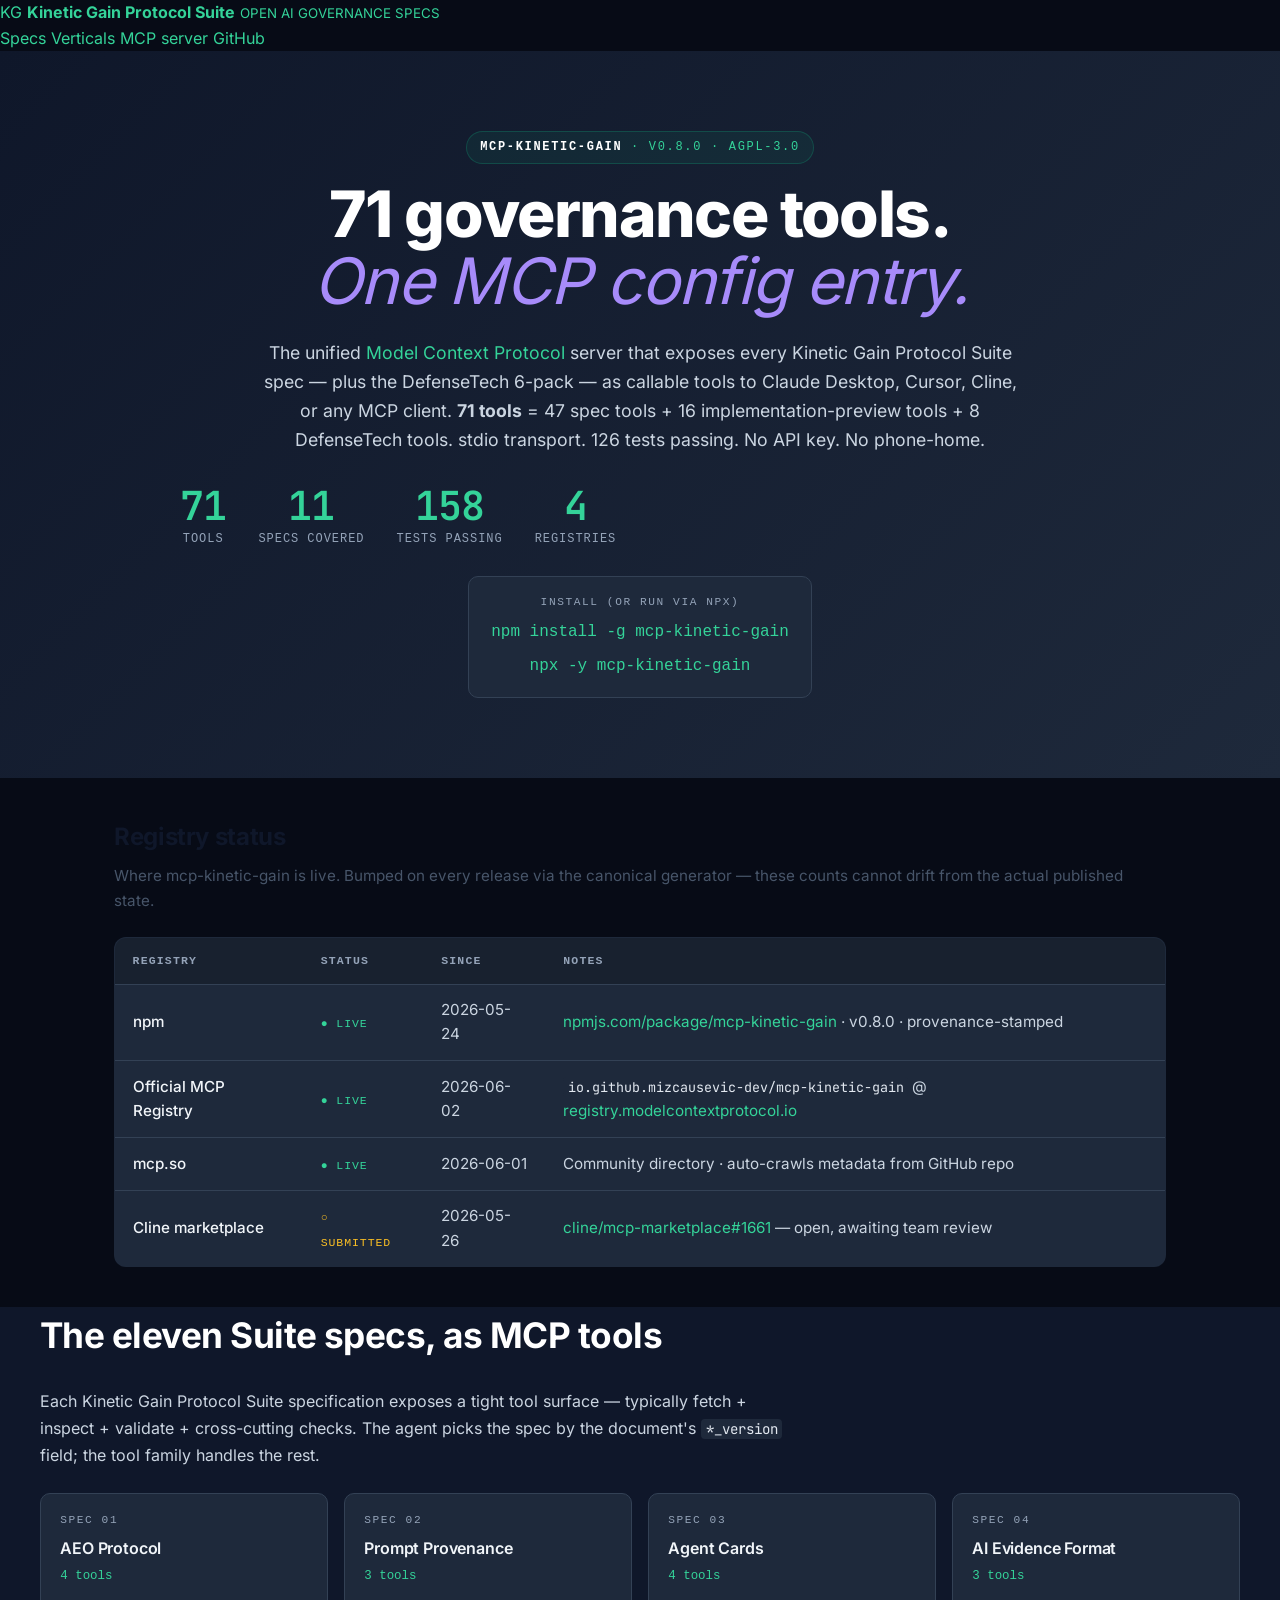
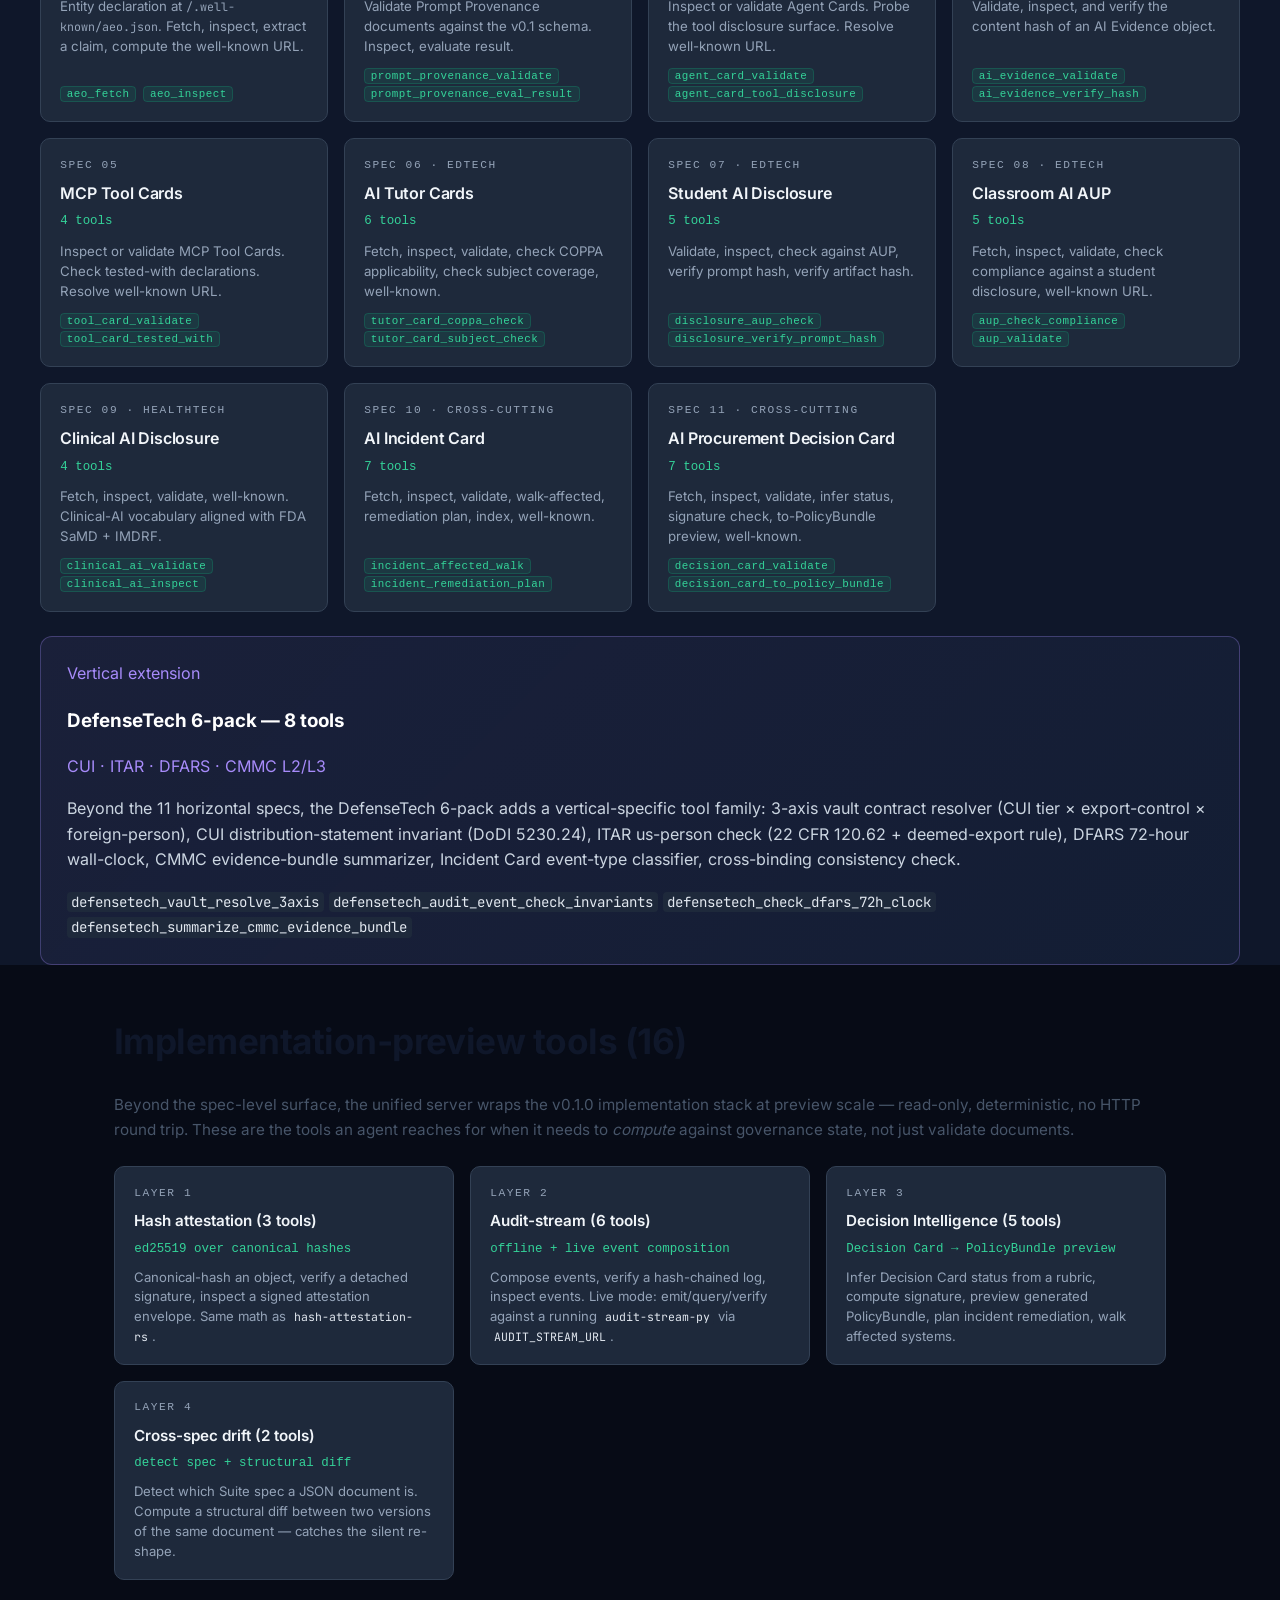
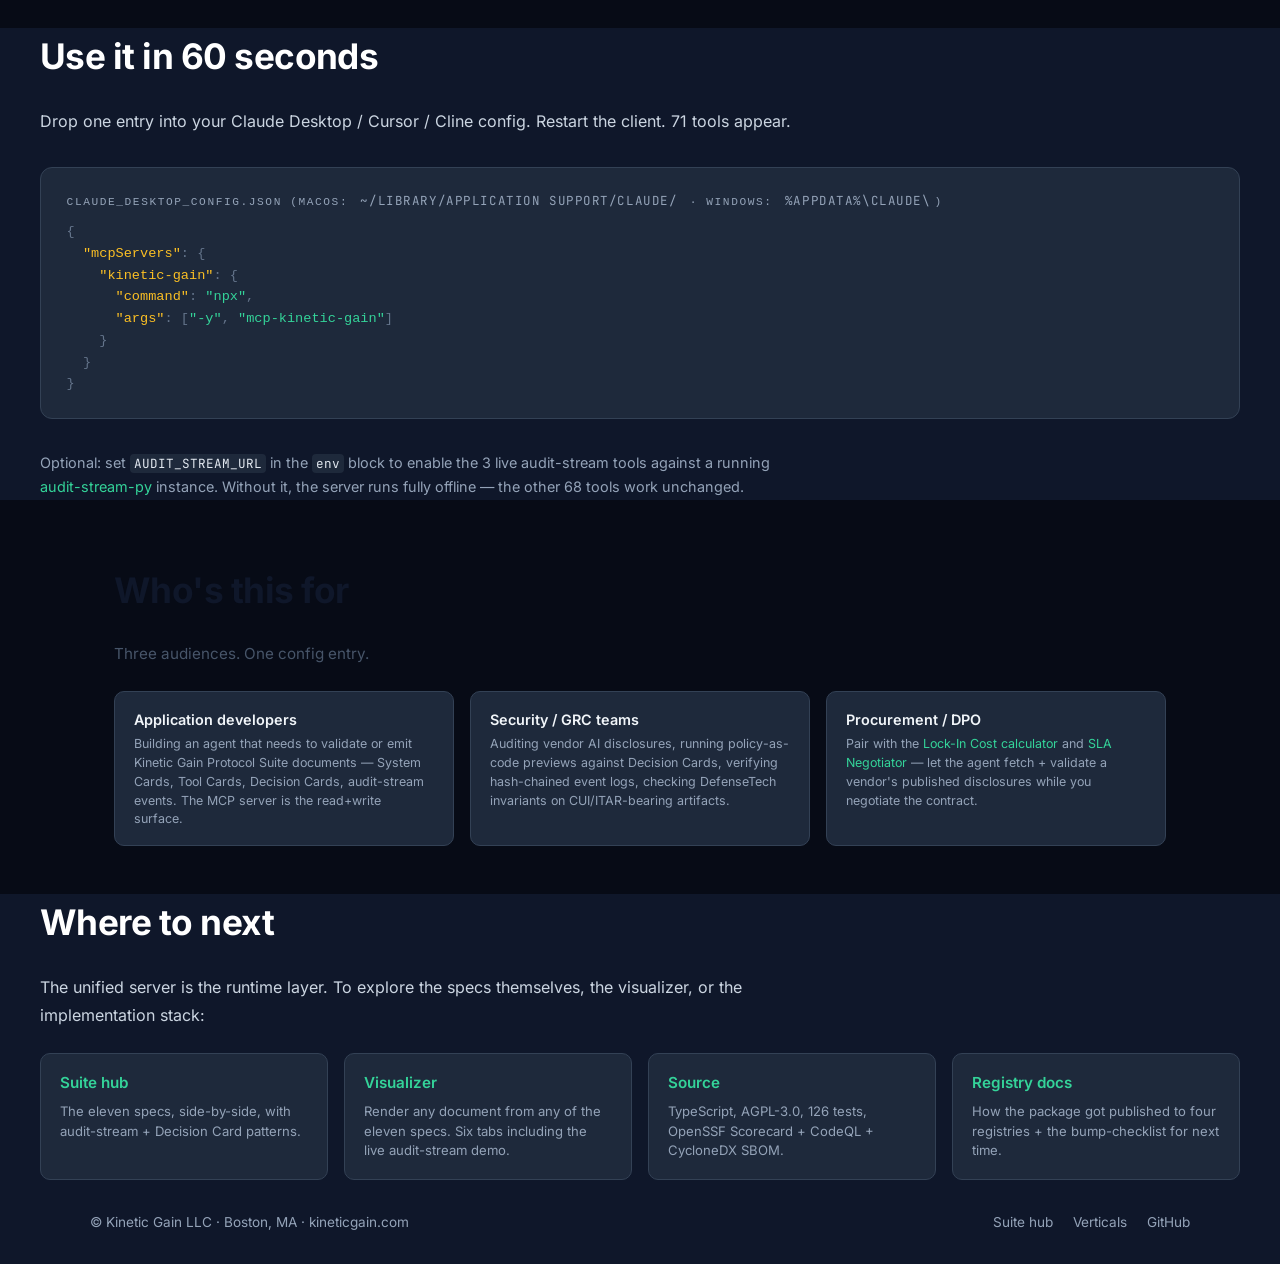
==== commit 81a43750: "fix(mcp): wire tests-passing tile to canonical (158), mirroring pulse splice The tests-passing tile " ====
--- a/mcp/index.html
+++ b/mcp/index.html
@@ -96,7 +96,7 @@
     <div class="mcp-stat-row">
       <div><span class="stat-num">71</span><span class="stat-lbl">Tools</span></div>
       <div><span class="stat-num">11</span><span class="stat-lbl">Specs covered</span></div>
-      <div><span class="stat-num">126</span><span class="stat-lbl">Tests passing</span></div>
+      <div><!-- BEGIN GENERATED tests-passing --><span class="stat-num" data-measured="2026-06-07">158</span><!-- END GENERATED tests-passing --><span class="stat-lbl">Tests passing</span></div>
       <div><span class="stat-num">4</span><span class="stat-lbl">Registries</span></div>
     </div>
     <div class="install-block">
--- a/style.css
+++ b/style.css
@@ -51,65 +51,102 @@
 
 .code { font-family: var(--font-mono); }
 
-.nav {
+/* ------- Site header (apex-aligned visual language) ------- */
+.site-header {
   position: sticky;
   top: 0;
   z-index: 10;
-  background: rgba(15, 23, 42, 0.96);
-  backdrop-filter: blur(8px);
-  border-bottom: 1px solid var(--slate-800);
-}
-.nav-inner {
-  max-width: 1200px;
+  background: rgba(10, 11, 17, 0.72);
+  backdrop-filter: blur(16px) saturate(150%);
+  -webkit-backdrop-filter: blur(16px) saturate(150%);
+  border-bottom: 1px solid rgba(255, 255, 255, 0.05);
+}
+.site-header-inner {
+  max-width: 1180px;
   margin: 0 auto;
-  padding: 0.9rem 1.25rem;
+  height: 68px;
+  padding: 0 28px;
   display: flex;
   align-items: center;
   justify-content: space-between;
-  gap: 1.5rem;
-}
-.brand {
-  display: flex; align-items: center; gap: 0.75rem;
+  gap: 28px;
+}
+
+/* KG logo — mirror of apex .kg-logo / .kg-mark / .kg-word */
+.kg-logo {
+  display: flex;
+  align-items: center;
+  gap: 11px;
+  text-decoration: none;
   color: #fff;
-  text-decoration: none;
-}
-.brand-mark {
-  width: 36px; height: 36px;
-  border-radius: 10px;
-  background: var(--emerald-500);
+  flex-shrink: 0;
+}
+.kg-mark { height: 22px; width: auto; display: block; flex: none; }
+.kg-mark .kg-anchor { fill: var(--emerald-400); }
+.kg-mark .kg-bar { fill: #f5f2eb; }
+.kg-word {
+  font-weight: 600;
+  font-size: 17px;
+  letter-spacing: -0.025em;
+  color: #f5f2eb;
+  white-space: nowrap;
+}
+.kg-word-dim { color: var(--slate-400); font-weight: 400; }
+
+/* Primary nav links — mono uppercase, 12px (apex parity) */
+.site-nav-links {
+  display: flex;
+  align-items: center;
+  gap: 22px;
+  flex-wrap: nowrap;
+}
+.site-nav-links a {
+  font-family: var(--font-mono, ui-monospace, "SFMono-Regular", Menlo, monospace);
+  font-size: 12px;
+  letter-spacing: 0.06em;
+  text-transform: uppercase;
+  color: var(--slate-400);
+  text-decoration: none;
+  transition: color 0.25s ease;
+  white-space: nowrap;
+}
+.site-nav-links a:hover { color: #f5f2eb; text-decoration: none; }
+
+/* Pill CTA — rounded outline with emerald-aware hover, akin to apex .btn-start */
+.btn-start {
+  display: inline-flex;
+  align-items: center;
+  gap: 7px;
+  font-family: var(--font-mono, ui-monospace, "SFMono-Regular", Menlo, monospace);
+  font-size: 12px;
+  letter-spacing: 0.05em;
+  text-transform: uppercase;
+  padding: 9px 16px;
+  border-radius: 999px;
+  border: 1px solid rgba(255, 255, 255, 0.12);
+  color: #f5f2eb;
+  text-decoration: none;
+  background: transparent;
+  transition: color 0.25s ease, border-color 0.25s ease, background 0.25s ease;
+  flex-shrink: 0;
+}
+.btn-start:hover {
   color: var(--slate-900);
-  display: inline-flex; align-items: center; justify-content: center;
-  font-size: 22px;
-  font-weight: 800;
-}
-.brand-text { display: flex; flex-direction: column; line-height: 1.1; }
-.brand-text strong { font-size: 0.95rem; color: #fff; }
-.brand-text small {
-  font-size: 0.7rem;
-  letter-spacing: 0.08em;
-  color: var(--slate-400);
-  font-family: var(--font-mono);
-  margin-top: 2px;
-}
-
-.nav-links { display: flex; align-items: center; gap: 1.25rem; }
-.nav-links a {
-  color: var(--slate-300);
-  font-size: 0.9rem;
-  font-weight: 500;
-}
-.nav-links a:hover { color: var(--emerald-400); text-decoration: none; }
-.nav-links .cta {
-  padding: 0.45rem 0.9rem;
-  border-radius: 8px;
-  background: var(--emerald-500);
-  color: var(--slate-900) !important;
-  font-weight: 600;
-}
-.nav-links .cta:hover { background: var(--emerald-400); }
-
+  background: var(--emerald-400);
+  border-color: var(--emerald-400);
+  text-decoration: none;
+}
+.btn-start .ar { transition: transform 0.25s ease; display: inline-block; }
+.btn-start:hover .ar { transform: translate(2px, -2px); }
+
+@media (max-width: 920px) {
+  .site-nav-links { gap: 16px; }
+  .site-nav-links a { font-size: 11px; }
+  .kg-word-dim { display: none; }
+}
 @media (max-width: 720px) {
-  .nav-links a:not(.cta) { display: none; }
+  .site-nav-links { display: none; }
+  .site-header-inner { padding: 0 18px; }
 }
 
 .hero {
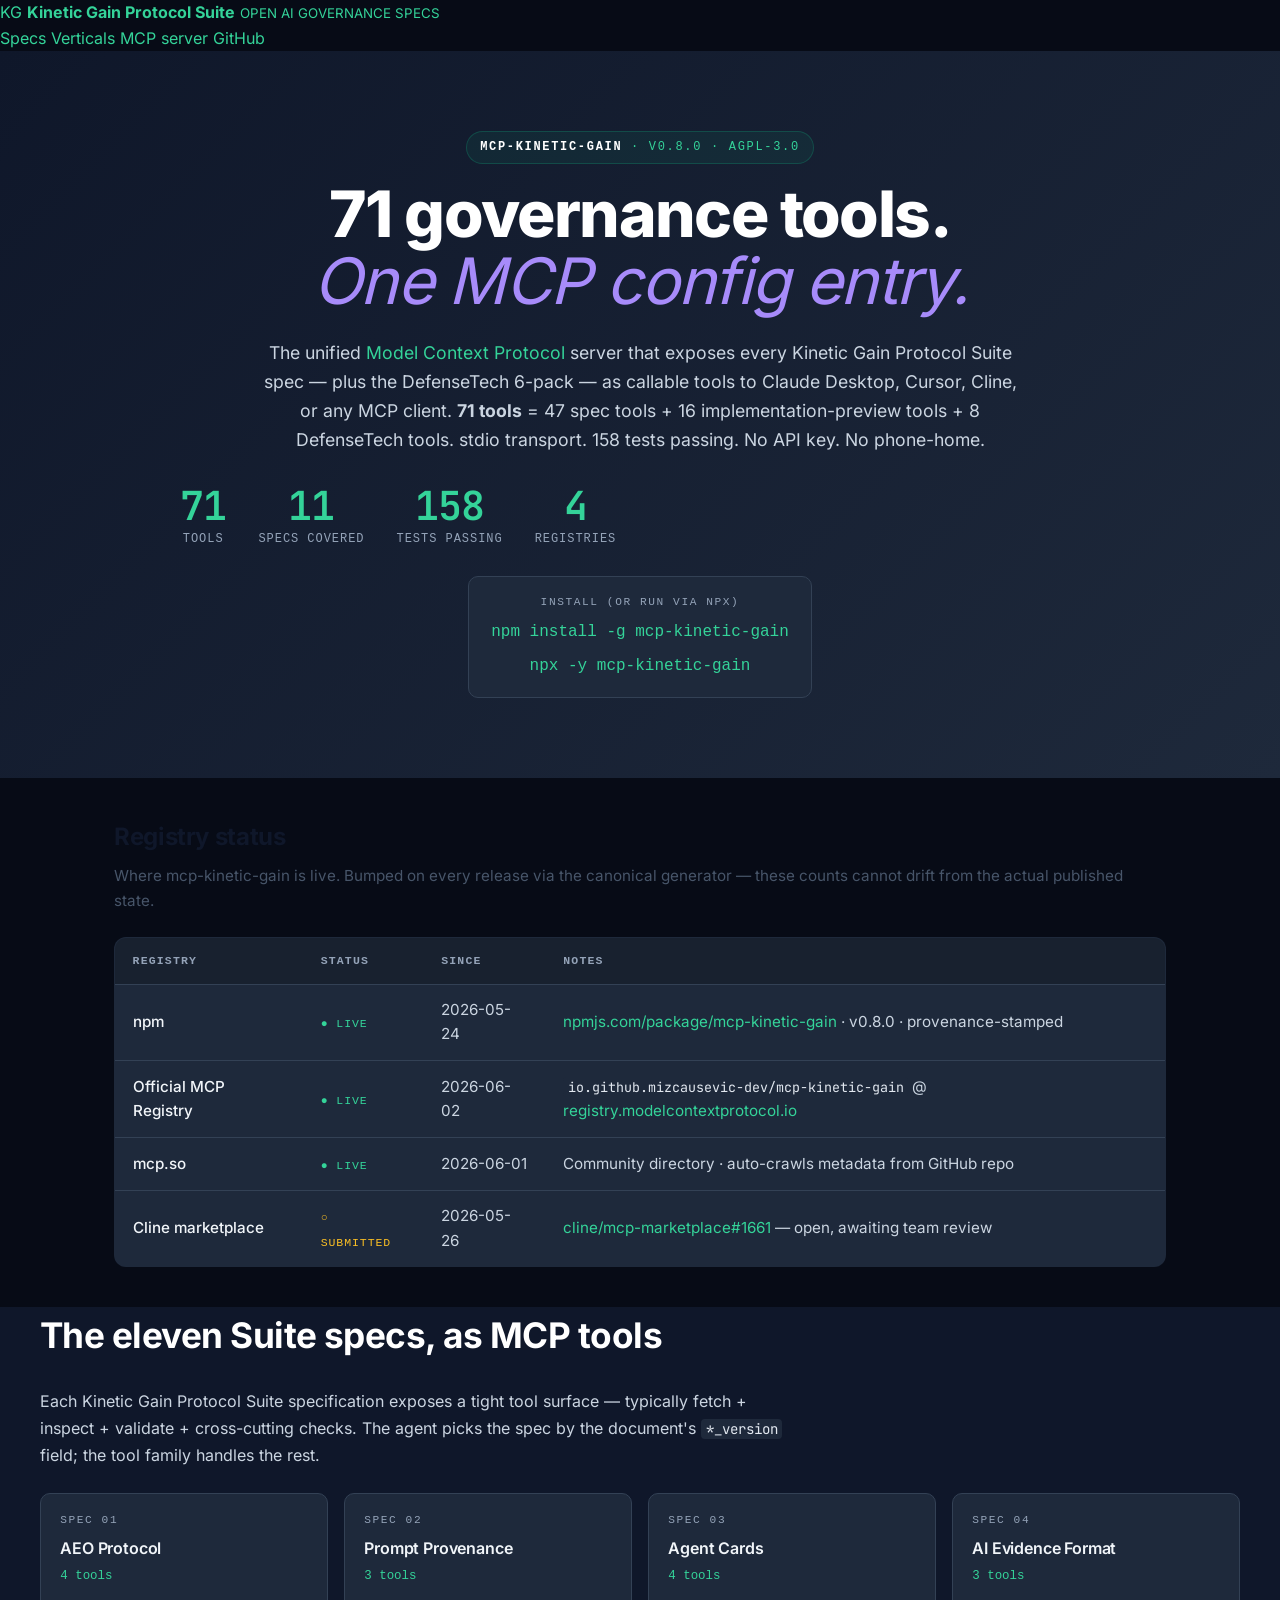
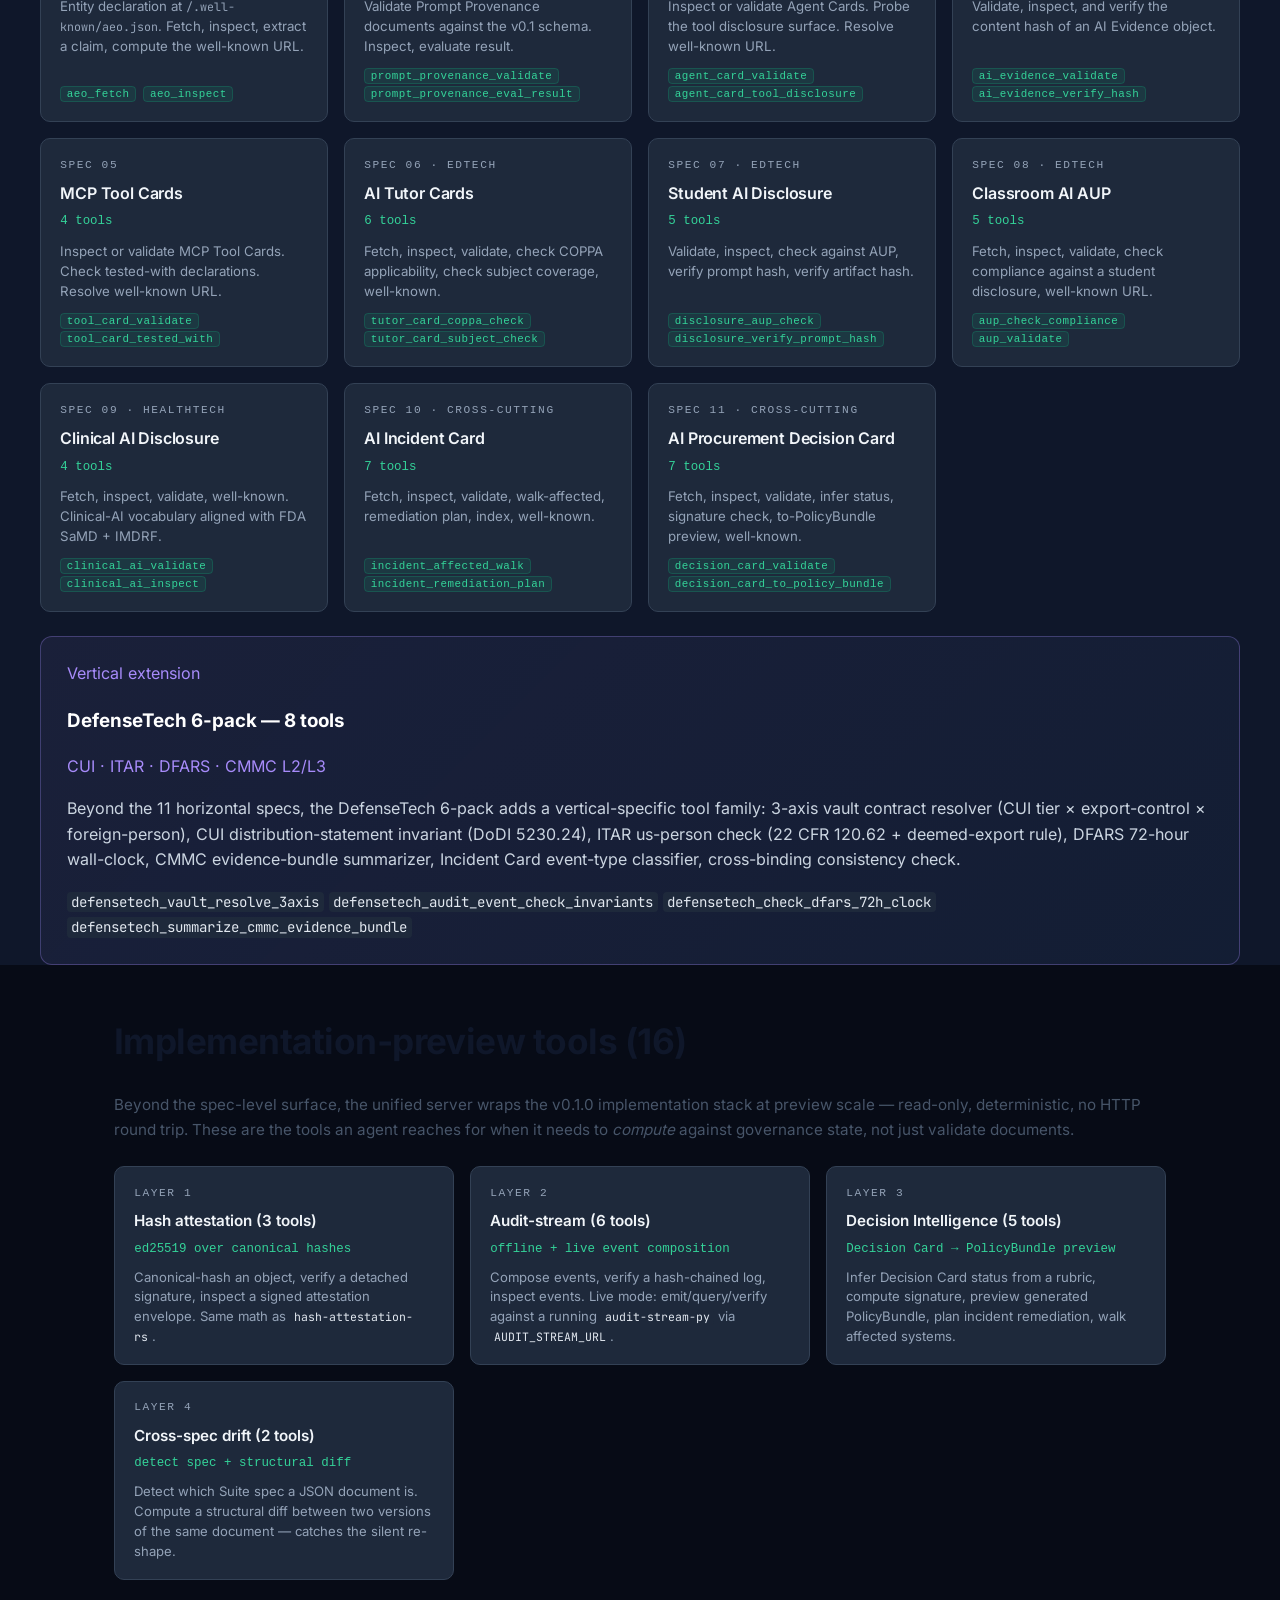
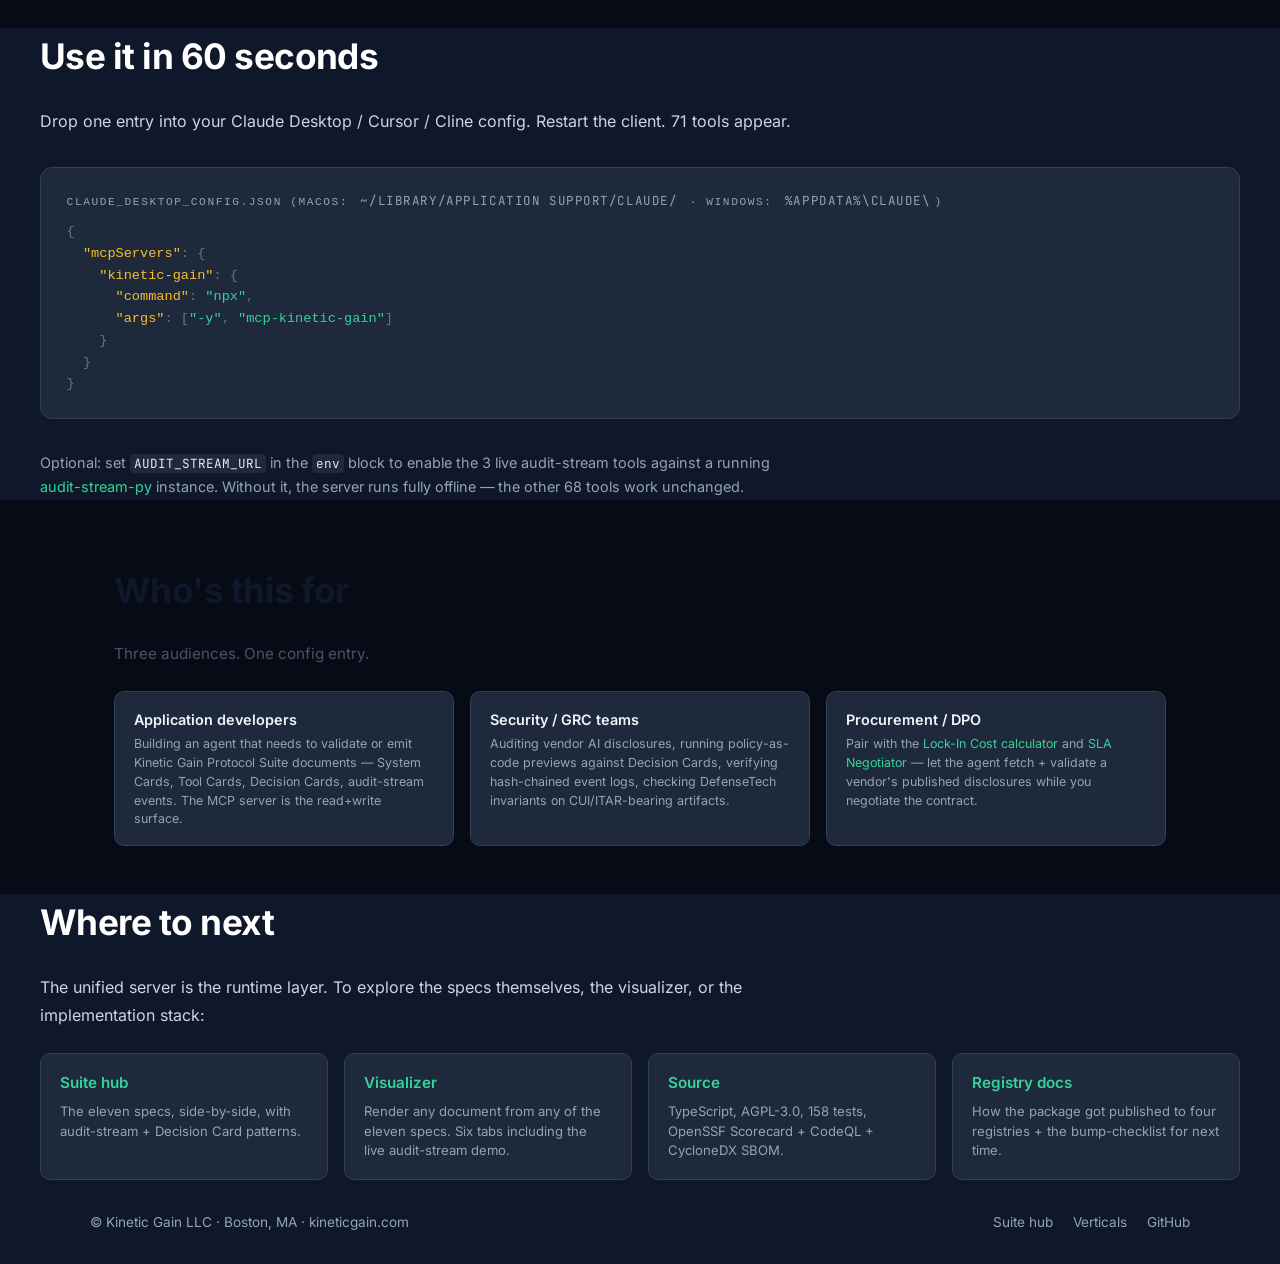
==== commit a2982550: "docs(editorial): fix stale numbers + 'eleven open specifications' scope Editorial pass over numbers " ====
--- a/mcp/index.html
+++ b/mcp/index.html
@@ -4,7 +4,7 @@
   <meta charset="utf-8" />
   <meta name="viewport" content="width=device-width, initial-scale=1" />
   <title>mcp-kinetic-gain — 71 governance tools, one MCP config | Kinetic Gain Suite</title>
-  <meta name="description" content="mcp-kinetic-gain v0.8.0 — unified MCP server exposing 71 tools (47 spec + 16 implementation-preview + 8 DefenseTech) from all 11 Kinetic Gain Protocol Suite specifications. One Claude Desktop / Cursor / Cline config entry. Live on npm, Official MCP Registry, mcp.so. AGPL-3.0, 126 tests passing, no API key required." />
+  <meta name="description" content="mcp-kinetic-gain v0.8.0 — unified MCP server exposing 71 tools (47 spec + 16 implementation-preview + 8 DefenseTech) from all 11 Kinetic Gain Protocol Suite specifications. One Claude Desktop / Cursor / Cline config entry. Live on npm, Official MCP Registry, mcp.so. AGPL-3.0, 158 tests passing, no API key required." />
   <meta name="theme-color" content="#10b981" />
   <link rel="canonical" href="https://suite.kineticgain.com/mcp/" />
   <meta http-equiv="Content-Security-Policy" content="default-src 'self'; script-src 'self'; style-src 'self' 'unsafe-inline'; font-src 'self' data:; img-src 'self' data: https:; connect-src 'self'; frame-ancestors 'none'; base-uri 'self'; form-action 'self'; object-src 'none'; upgrade-insecure-requests" />
@@ -17,7 +17,7 @@
   <link rel="stylesheet" href="/style.css" />
   <link rel="icon" href="/favicon.svg" type="image/svg+xml" />
   <script type="application/ld+json">
-  {"@context":"https://schema.org","@type":"SoftwareApplication","name":"mcp-kinetic-gain","softwareVersion":"0.8.0","applicationCategory":"DeveloperApplication","operatingSystem":"Cross-platform","license":"https://www.gnu.org/licenses/agpl-3.0.html","downloadUrl":"https://www.npmjs.com/package/mcp-kinetic-gain","offers":{"@type":"Offer","price":"0","priceCurrency":"USD"},"description":"Unified MCP server exposing 71 tools across the eleven Kinetic Gain Protocol Suite specifications plus the DefenseTech 6-pack. stdio transport, AGPL-3.0, 126 tests passing.","publisher":{"@type":"Organization","name":"Kinetic Gain LLC"}}
+  {"@context":"https://schema.org","@type":"SoftwareApplication","name":"mcp-kinetic-gain","softwareVersion":"0.8.0","applicationCategory":"DeveloperApplication","operatingSystem":"Cross-platform","license":"https://www.gnu.org/licenses/agpl-3.0.html","downloadUrl":"https://www.npmjs.com/package/mcp-kinetic-gain","offers":{"@type":"Offer","price":"0","priceCurrency":"USD"},"description":"Unified MCP server exposing 71 tools across the eleven Kinetic Gain Protocol Suite specifications plus the DefenseTech 6-pack. stdio transport, AGPL-3.0, 158 tests passing.","publisher":{"@type":"Organization","name":"Kinetic Gain LLC"}}
   </script>
   <style>
     /* Page-scoped styles (style.css extension) */
@@ -92,7 +92,7 @@
   <div class="hero-inner">
     <div class="mcp-eyebrow"><b>mcp-kinetic-gain</b> · v0.8.0 · AGPL-3.0</div>
     <h1 style="color:#fff">71 governance tools.<br /><em style="color:#A78BFA">One MCP config entry.</em></h1>
-    <p class="lede" style="color:#cbd5e1">The unified <a href="https://modelcontextprotocol.io" style="color:var(--emerald-400)">Model Context Protocol</a> server that exposes every Kinetic Gain Protocol Suite spec — plus the DefenseTech 6-pack — as callable tools to Claude Desktop, Cursor, Cline, or any MCP client. <strong>71 tools</strong> = 47 spec tools + 16 implementation-preview tools + 8 DefenseTech tools. stdio transport. 126 tests passing. No API key. No phone-home.</p>
+    <p class="lede" style="color:#cbd5e1">The unified <a href="https://modelcontextprotocol.io" style="color:var(--emerald-400)">Model Context Protocol</a> server that exposes every Kinetic Gain Protocol Suite spec — plus the DefenseTech 6-pack — as callable tools to Claude Desktop, Cursor, Cline, or any MCP client. <strong>71 tools</strong> = 47 spec tools + 16 implementation-preview tools + 8 DefenseTech tools. stdio transport. 158 tests passing. No API key. No phone-home.</p>
     <div class="mcp-stat-row">
       <div><span class="stat-num">71</span><span class="stat-lbl">Tools</span></div>
       <div><span class="stat-num">11</span><span class="stat-lbl">Specs covered</span></div>
@@ -337,7 +337,7 @@
       </div>
       <div class="pair-card">
         <h4><a href="https://github.com/mizcausevic-dev/mcp-kinetic-gain" style="color:var(--emerald-400)">Source</a></h4>
-        <p>TypeScript, AGPL-3.0, 126 tests, OpenSSF Scorecard + CodeQL + CycloneDX SBOM.</p>
+        <p>TypeScript, AGPL-3.0, 158 tests, OpenSSF Scorecard + CodeQL + CycloneDX SBOM.</p>
       </div>
       <div class="pair-card">
         <h4><a href="https://github.com/mizcausevic-dev/mcp-kinetic-gain/blob/main/docs/REGISTRIES.md" style="color:var(--emerald-400)">Registry docs</a></h4>
